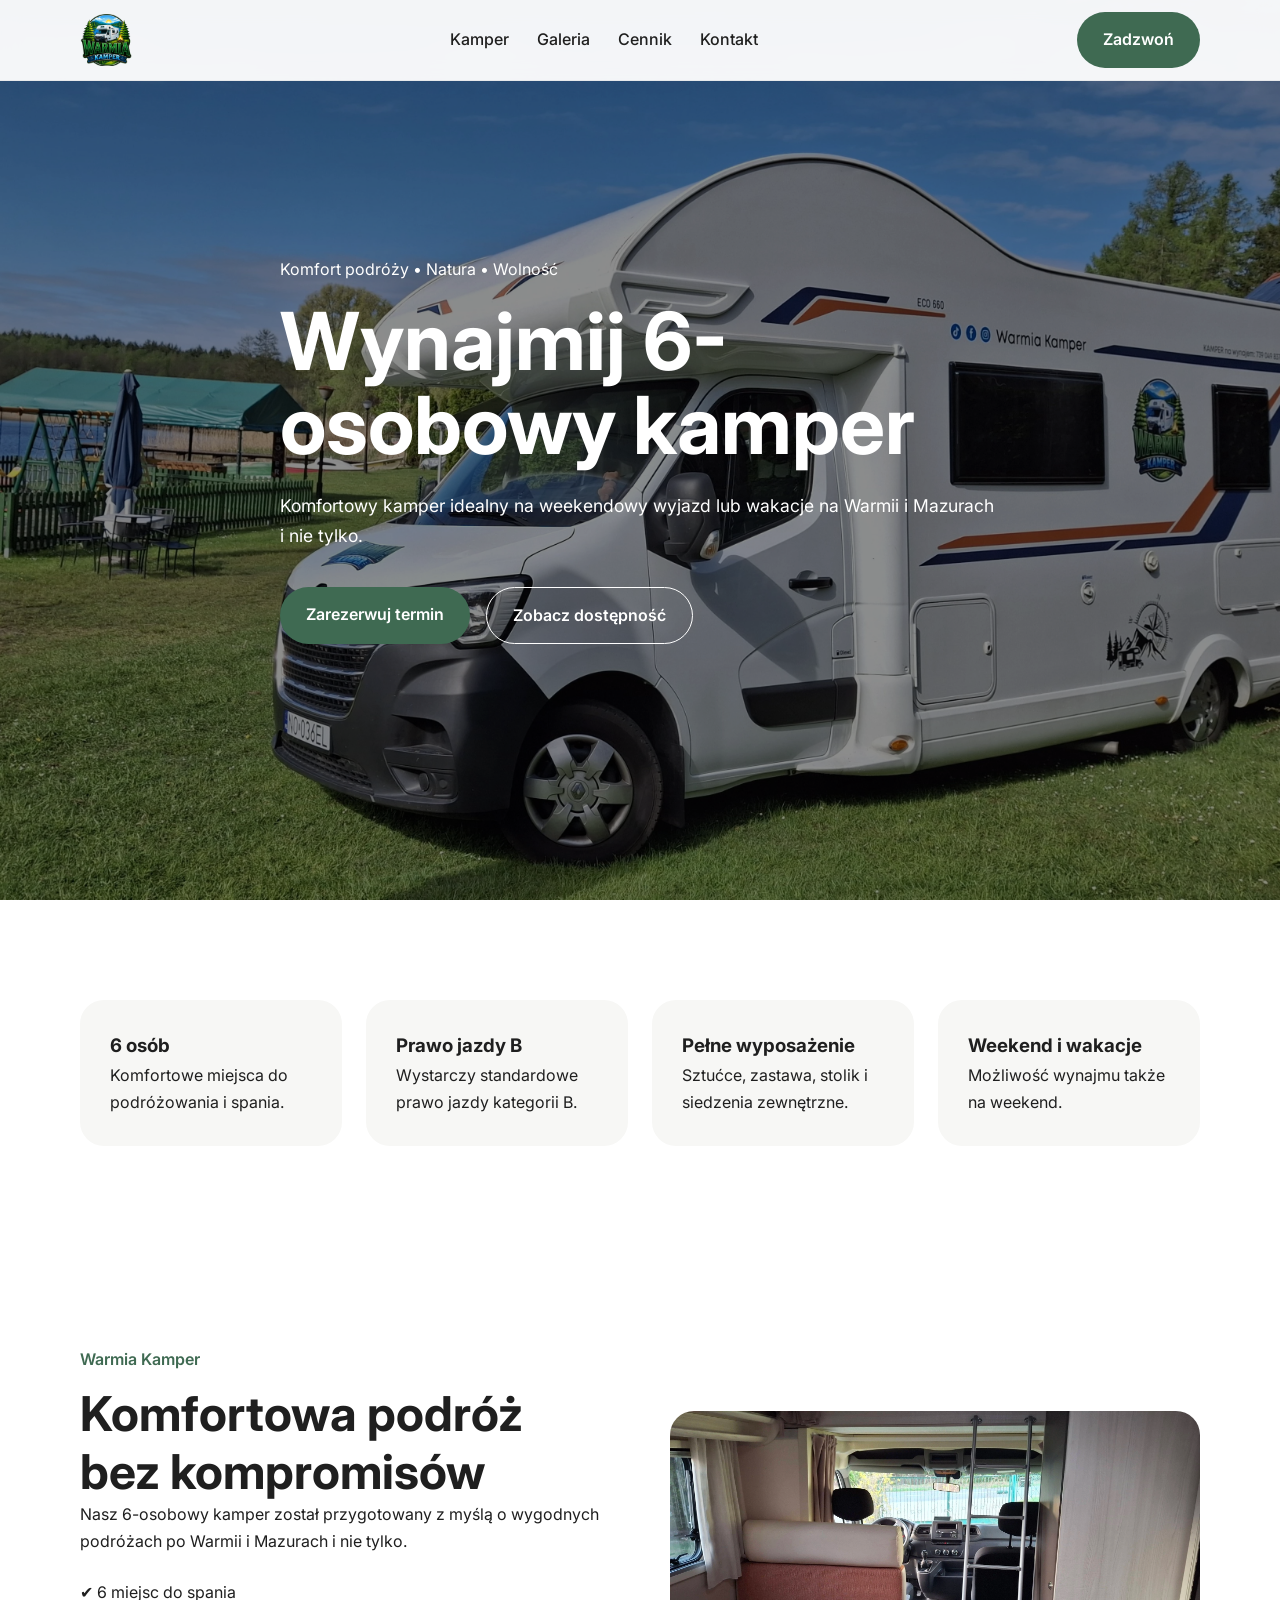
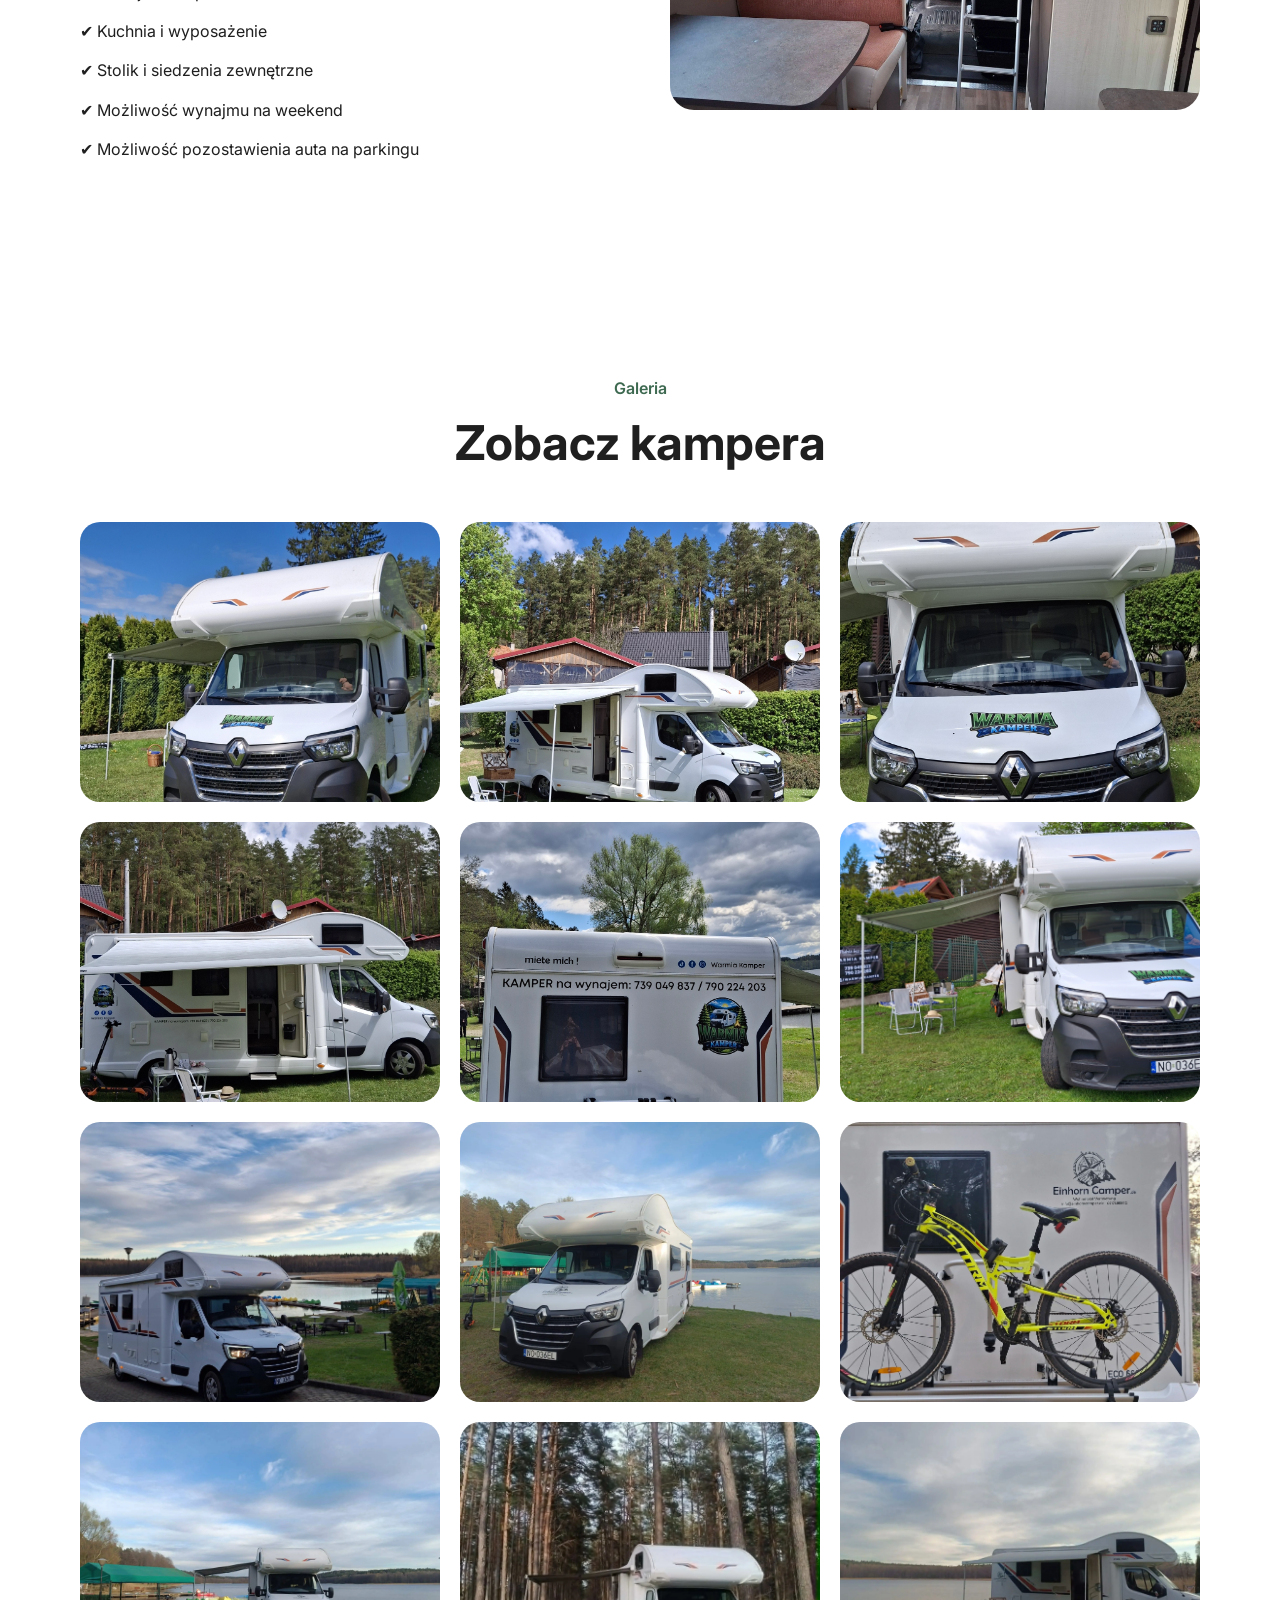
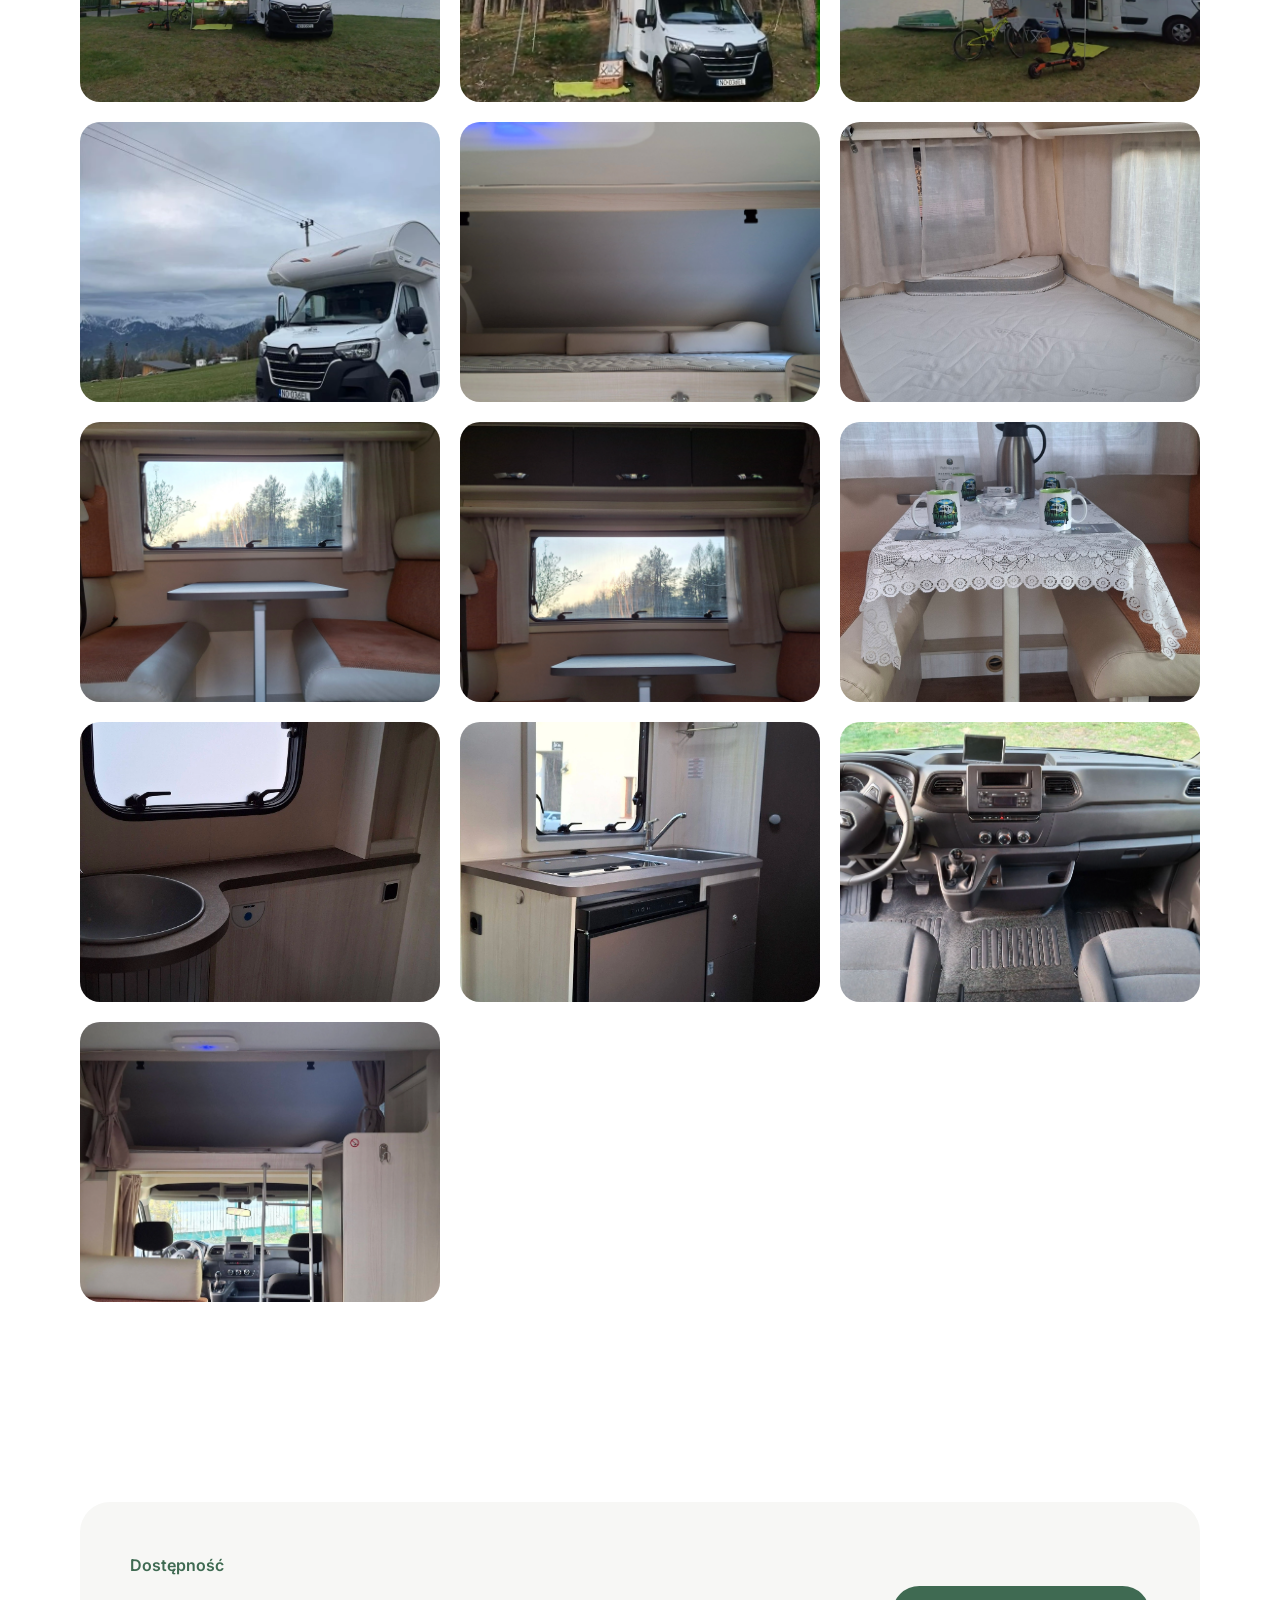
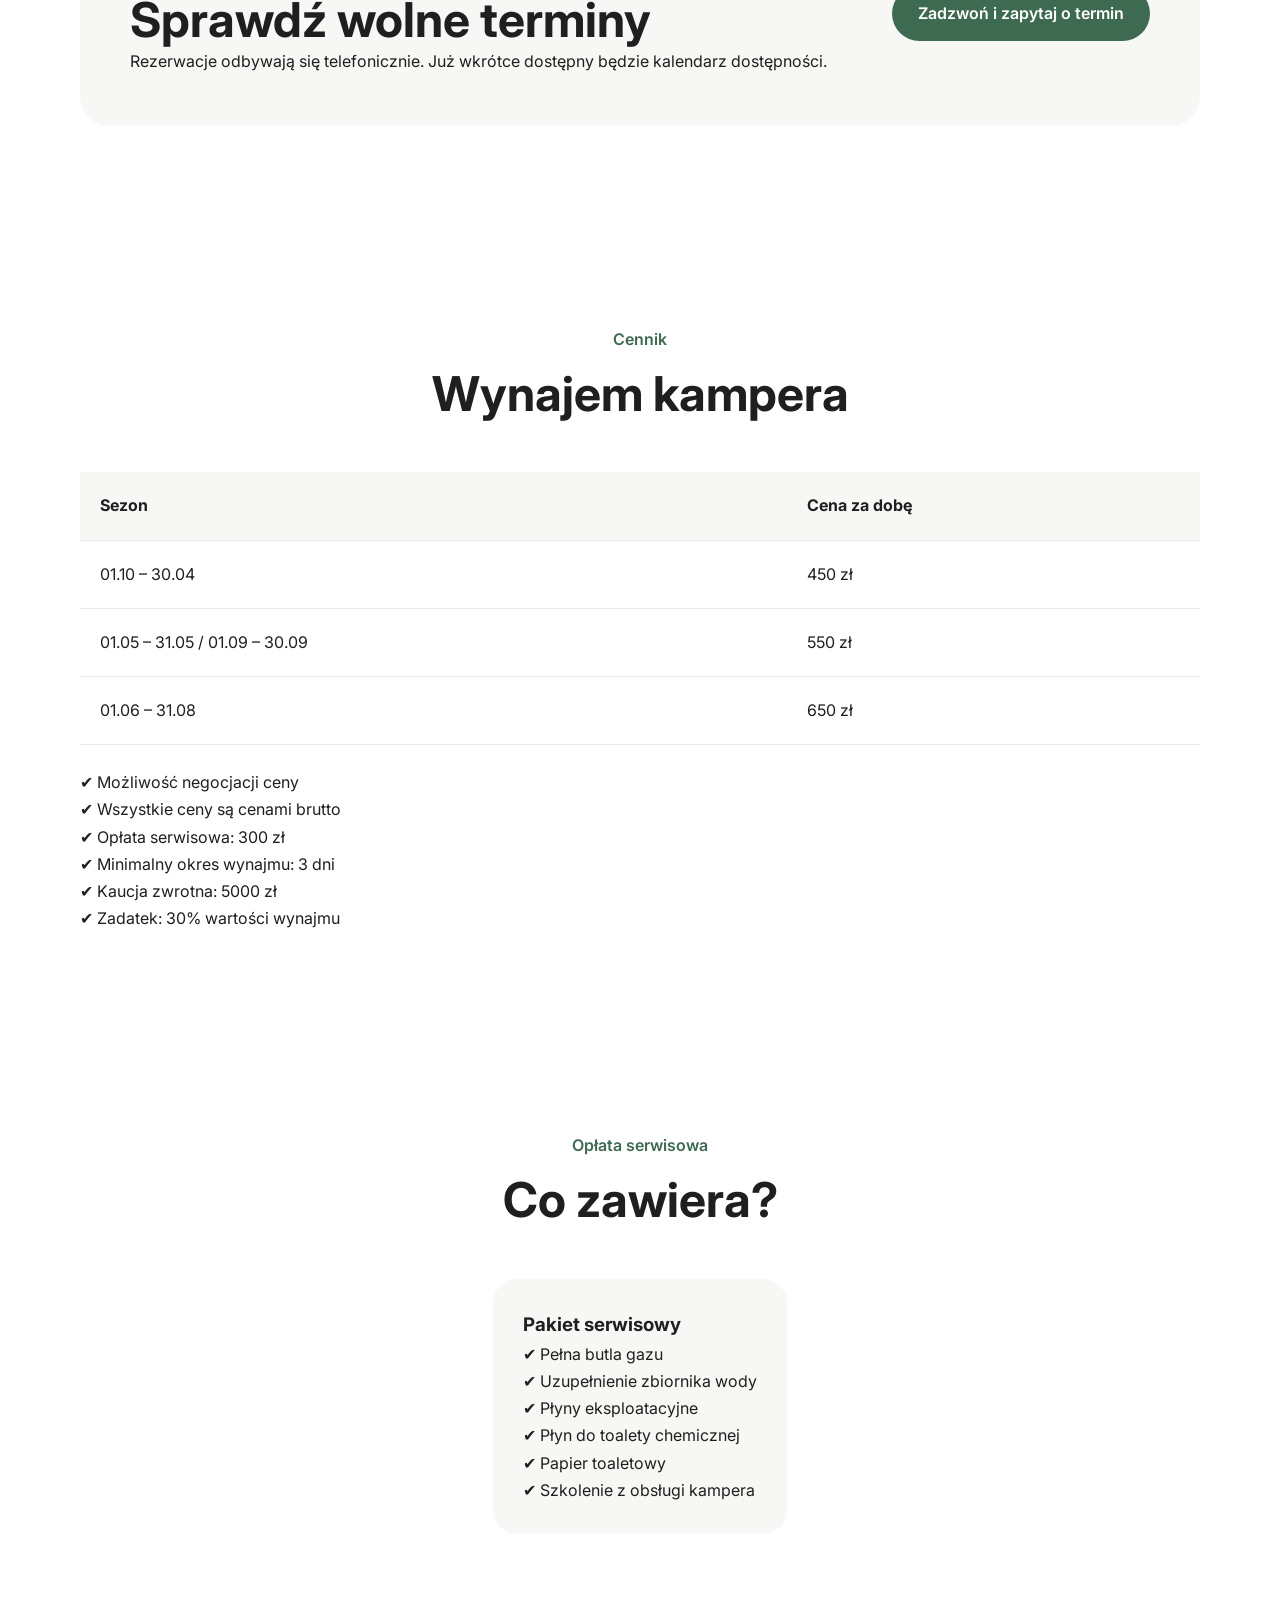
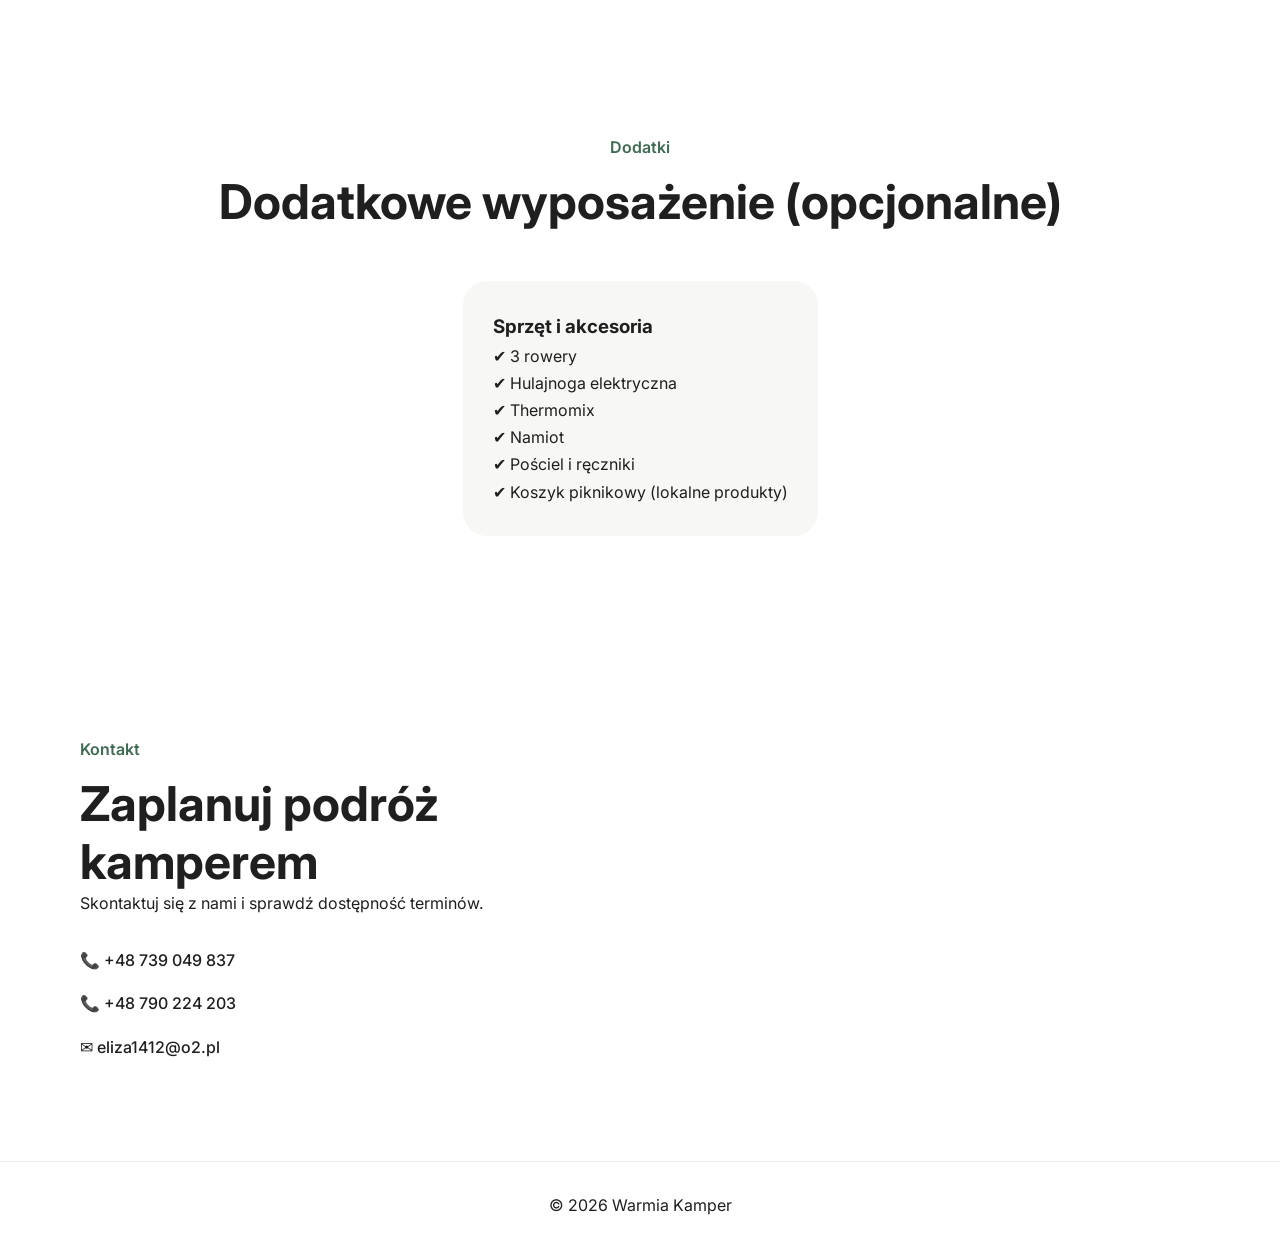
==== docs/index.html @ bc355507 "Add files via upload" ====
<!DOCTYPE html>
<html lang="pl">
<head>
  <meta charset="UTF-8" />
  <meta name="viewport" content="width=device-width, initial-scale=1.0" />

  <title>Warmia Kamper | Wynajem Kampera na Warmii i Mazurach</title>

  <meta
    name="description"
    content="Wynajem 6-osobowego kampera na Warmii i Mazurach. Komfortowy kamper na weekend i dłuższe podróże. Sprawdź ofertę Warmia Kamper."
  />

  <meta
    name="keywords"
    content="wynajem kampera mazury, kamper warmia i mazury, camper mazury, kamper 6 osobowy, kmaper olsztyn, kamper wynajem olsztyn, Olsztyn, woryty, gietrzwał, Woryty, Gietzrwałd"
  />

  <meta property="og:title" content="Warmia Kamper" />
  <meta
    property="og:description"
    content="Komfortowy 6-osobowy kamper na wynajem."
  />

  <meta property="og:image" content="images/hero.webp" />

  <meta property="og:type" content="website" />

  <link rel="preconnect" href="https://fonts.googleapis.com" />
  <link rel="preconnect" href="https://fonts.gstatic.com" crossorigin />

  <link
    href="https://fonts.googleapis.com/css2?family=Inter:wght@300;400;500;600;700&display=swap"
    rel="stylesheet"
  />

  <link rel="stylesheet" href="style.css" />
</head>

<body>

  <!-- HEADER -->
  <header class="header">
    <div class="container nav">

      <a href="#" class="logo-wrapper">
        <img src="images/logo-a.png" alt="Warmia Kamper Logo" class="logo">
      </a>

      <nav class="nav-links">
        <a href="#about">Kamper</a>
        <a href="#gallery">Galeria</a>
        <a href="#pricing">Cennik</a>
        <a href="#contact">Kontakt</a>
      </nav>

      <a href="tel:+48739049837" class="call-button">
        Zadzwoń
      </a>

    </div>
  </header>

  <!-- HERO -->
  <section class="hero">

    <!-- GŁÓWNE ZDJĘCIE -->
    <img
      src="images/hero.webp"
      alt="Kamper nad jeziorem na Mazurach"
      class="hero-image"
    >

    <div class="hero-overlay"></div>

    <div class="hero-content container">

      <p class="hero-subtitle">
        Komfort podróży • Natura • Wolność
      </p>

      <h1>
        Wynajmij 6-osobowy kamper
      </h1>

      <p class="hero-description">
        Komfortowy kamper idealny na weekendowy wyjazd
        lub wakacje na Warmii i Mazurach i nie tylko.
      </p>

      <div class="hero-buttons">

        <a href="#contact" class="primary-btn">
          Zarezerwuj termin
        </a>

        <a href="#availability" class="secondary-btn">
          Zobacz dostępność
        </a>

      </div>

    </div>
  </section>

  <!-- FEATURES -->
  <section class="features section">

    <div class="container features-grid">

      <div class="feature-card">
        <h3>6 osób</h3>
        <p>Komfortowe miejsca do podróżowania i spania.</p>
      </div>

      <div class="feature-card">
        <h3>Prawo jazdy B</h3>
        <p>Wystarczy standardowe prawo jazdy kategorii B.</p>
      </div>

      <div class="feature-card">
        <h3>Pełne wyposażenie</h3>
        <p>Sztućce, zastawa, stolik i siedzenia zewnętrzne.</p>
      </div>

      <div class="feature-card">
        <h3>Weekend i wakacje</h3>
        <p>Możliwość wynajmu także na weekend.</p>
      </div>

    </div>

  </section>

  <!-- ABOUT -->
  <section class="about section" id="about">

    <div class="container about-grid">

      <div class="about-content">

        <p class="section-label">
          Warmia Kamper
        </p>

        <h2>
          Komfortowa podróż bez kompromisów
        </h2>

        <p>
          Nasz 6-osobowy kamper został przygotowany
          z myślą o wygodnych podróżach po Warmii i Mazurach i nie tylko.
        </p>

        <ul class="about-list">
          <li>✔ 6 miejsc do spania</li>
          <li>✔ Kuchnia i wyposażenie</li>
          <li>✔ Stolik i siedzenia zewnętrzne</li>
          <li>✔ Możliwość wynajmu na weekend</li>
          <li>✔ Możliwość pozostawienia auta na parkingu</li>
        </ul>

      </div>

      <div class="about-image-wrapper">

        <!-- ZDJĘCIE WNĘTRZA -->
        <img
          src="images/interior.webp"
          alt="Wnętrze kampera"
          class="about-image"
        >

      </div>

    </div>

  </section>

  <!-- GALLERY -->
  <section class="gallery section" id="gallery">

    <div class="container">

      <div class="section-header">
        <p class="section-label">Galeria</p>
        <h2>Zobacz kampera</h2>
      </div>

      <div class="gallery-grid">

        <img src="images/gallery-1.webp" alt="Kamper na Mazurach">
        <img src="images/gallery-2.webp" alt="Wnętrze kampera">
        <img src="images/gallery-3.webp" alt="Kamper nad jeziorem">
        <img src="images/gallery-4.webp" alt="Kuchnia w kamperze">
        <img src="images/gallery-5.webp" alt="Łóżko w kamperze">
        <img src="images/gallery-6.webp" alt="Kamper wieczorem">
        <img src="images/gallery-7.webp" alt="Kamper zaparkowany nad jeziorem Mazury Gietrzwałd">
        <img src="images/gallery-8.webp" alt="Wynajem kampera Olsztyn Warmia i Mazury">
        <img src="images/gallery-9.webp" alt="Kamper rodzinny 6 osób wynajem wakacje Polska, Olsztyn, Gietrzwałd">
        <img src="images/gallery-10.webp" alt="6-osobowy kamper na wynajem Warmia Kamper">
        <img src="images/gallery-11.webp" alt="Wnętrze kampera 6 osobowego wynajem Polska">
        <img src="images/gallery-12.webp" alt="Kamper rodzinny 6 osób wynajem wakacje Warmińsko-Mazurskie, Warmia, Mazury">
        <img src="images/gallery-13.webp" alt="Kuchnia w kamperze na wynajem Olsztyn">
        <img src="images/gallery-14.webp" alt="Stolik i siedzenia zewnętrzne przy kamperze Mazury">
        <img src="images/gallery-15.webp" alt="Kamper rodzinny 6 osób wynajem wakacje Polska">
        <img src="images/gallery-16.webp" alt="Kamper przy jeziorze Warmia i Mazury zachód słońca">
        <img src="images/gallery-17.webp" alt="Widok z kampera na jeziora mazurskie Giżycko">
        <img src="images/gallery-18.webp" alt="Wynajem kampera weekend Olsztyn i okolice">
        <img src="images/gallery-19.webp" alt="Kamper podróżowanie po Warmii i Mazurach natura">
        <img src="images/gallery-20.webp" alt="Kamper wyposażenie zastawa i stolik wynajem">
        <img src="images/gallery-21.webp" alt="Wnętrze kampera łóżka dla 6 osób komfort podróży">
        <img src="images/gallery-22.webp" alt="Kamper wynajem Polska Warmia Mazury roadtrip">

      </div>

    </div>

  </section>

  <!-- AVAILABILITY -->
  <section class="availability section" id="availability">

    <div class="container availability-box">

      <div>
        <p class="section-label">Dostępność</p>

        <h2>
          Sprawdź wolne terminy
        </h2>

        <p>
          Rezerwacje odbywają się telefonicznie.
          Już wkrótce dostępny będzie kalendarz dostępności.
        </p>
      </div>

      <a href="tel:+48739049837" class="primary-btn">
        Zadzwoń i zapytaj o termin
      </a>

    </div>

  </section>

  <!-- PRICING -->
  <section class="pricing section" id="pricing">

    <div class="container">

      <div class="section-header">
        <p class="section-label">Cennik</p>
        <h2>Wynajem kampera</h2>
      </div>

      <div class="pricing-table-wrapper">

        <table class="pricing-table">

          <thead>
            <tr>
              <th>Sezon</th>
              <th>Cena za dobę</th>
            </tr>
          </thead>

          <tbody>

            <tr>
              <td>01.10 – 30.04</td>
              <td>450 zł</td>
            </tr>

            <tr>
              <td>01.05 – 31.05 / 01.09 – 30.09</td>
              <td>550 zł</td>
            </tr>

            <tr>
              <td>01.06 – 31.08</td>
              <td>650 zł</td>
            </tr>

          </tbody>

        </table>

      </div>

      <div class="pricing-info">

        <p>✔ Możliwość negocjacji ceny</p>
        <p>✔ Wszystkie ceny są cenami brutto</p>
        <p>✔ Opłata serwisowa: 300 zł</p>
        <p>✔ Minimalny okres wynajmu: 3 dni</p>
        <p>✔ Kaucja zwrotna: 5000 zł</p>
        <p>✔ Zadatek: 30% wartości wynajmu</p>

      </div>

    </div>

  </section>

  <!-- SERVICE -->
  <section class="extras section">

    <div class="container">

      <div class="section-header">
        <p class="section-label">Opłata serwisowa</p>
        <h2>Co zawiera?</h2>
      </div>

      <div class="faq-grid">

        <div class="faq-item">
          <h3>Pakiet serwisowy</h3>

          <p>
            ✔ Pełna butla gazu<br>
            ✔ Uzupełnienie zbiornika wody<br>
            ✔ Płyny eksploatacyjne<br>
            ✔ Płyn do toalety chemicznej<br>
            ✔ Papier toaletowy<br>
            ✔ Szkolenie z obsługi kampera
          </p>
        </div>

      </div>

    </div>

  </section>
  <section class="extras section">

  <div class="container">

    <div class="section-header">
      <p class="section-label">Dodatki</p>
      <h2>Dodatkowe wyposażenie (opcjonalne)</h2>
    </div>

    <div class="faq-grid">

      <div class="faq-item">
        <h3>Sprzęt i akcesoria</h3>

        <p>
          ✔ 3 rowery<br>
          ✔ Hulajnoga elektryczna<br>
          ✔ Thermomix<br>
          ✔ Namiot<br>
          ✔ Pościel i ręczniki<br>
          ✔ Koszyk piknikowy (lokalne produkty)
        </p>

      </div>

    </div>

  </div>

</section>

  <!-- CONTACT -->
  <section class="contact section" id="contact">

    <div class="container contact-grid">

      <div>

        <p class="section-label">
          Kontakt
        </p>

        <h2>
          Zaplanuj podróż kamperem
        </h2>

        <p>
          Skontaktuj się z nami i sprawdź dostępność terminów.
        </p>

        <div class="contact-items">

          <a href="tel:+48739049837">
            📞 +48 739 049 837
          </a>

          <a href="tel:+48790224203">
            📞 +48 790 224 203
          </a>

          <a href="mailto:eliza1412@o2.pl">
            ✉ eliza1412@o2.pl
          </a>

        </div>

      </div>

    </div>

  </section>

  <!-- FOOTER -->
  <footer class="footer">

    <div class="container footer-content">

      <p>
        © 2026 Warmia Kamper
      </p>

    </div>
  </footer>

  <!-- MOBILE BUTTON -->
  <a href="tel:+48739049837" class="mobile-call-btn">
    Zadzwoń
  </a>

  <div class="lightbox" id="lightbox">

  <span class="lightbox-close">&times;</span>

  <img
    src=""
    alt="Powiększone zdjęcie"
    class="lightbox-image"
  >

</div>

  <script src="script.js"></script>

</body>
</html>
---- docs/style.css ----
* {
  margin: 0;
  padding: 0;
  box-sizing: border-box;
}

html {
  scroll-behavior: smooth;
}

body {
  font-family: 'Inter', sans-serif;
  color: #1f1f1f;
  background: #ffffff;
  line-height: 1.7;
}

img {
  width: 100%;
  display: block;
}

.container {
  width: min(1120px, calc(100% - 40px));
  margin: 0 auto;
}

.section {
  padding: 100px 0;
}

.section-label {
  color: #3f6a52;
  font-weight: 600;
  margin-bottom: 12px;
}

.section-header {
  text-align: center;
  margin-bottom: 50px;
}

.section-header h2,
.about-content h2,
.contact h2,
.availability h2 {
  font-size: clamp(2rem, 5vw, 3rem);
  line-height: 1.2;
}

.header {
  position: fixed;
  top: 0;
  width: 100%;
  z-index: 999;
  background: rgba(255,255,255,0.95);
  backdrop-filter: blur(10px);
  border-bottom: 1px solid rgba(0,0,0,0.05);
}

.nav {
  height: 80px;
  display: flex;
  align-items: center;
  justify-content: space-between;
}

.logo-wrapper {
  display: flex;
  align-items: center;
}

.logo {
  height: 52px;
  width: auto;
}

.nav-links {
  display: flex;
  gap: 28px;
}

.nav-links a {
  text-decoration: none;
  color: #1f1f1f;
  font-weight: 500;
}

.call-button,
.primary-btn,
.secondary-btn {
  text-decoration: none;
  padding: 14px 26px;
  border-radius: 999px;
  font-weight: 600;
  transition: 0.3s ease;
}

.call-button,
.primary-btn {
  background: #3f6a52;
  color: white;
}

.secondary-btn {
  border: 1px solid white;
  color: white;
}

.hero {
  position: relative;
  min-height: 100vh;
  display: flex;
  align-items: center;
}

.hero-image {
  position: absolute;
  inset: 0;
  width: 100%;
  height: 100%;
  object-fit: cover;
}

.hero-overlay {
  position: absolute;
  inset: 0;
  background: rgba(0,0,0,0.45);
}

.hero-content {
  position: relative;
  z-index: 2;
  color: white;
  max-width: 720px;
}

.hero h1 {
  font-size: clamp(3rem, 8vw, 5rem);
  line-height: 1.05;
  margin-bottom: 24px;
}

.hero-subtitle {
  margin-bottom: 16px;
}

.hero-description {
  font-size: 1.1rem;
  margin-bottom: 36px;
}

.hero-buttons {
  display: flex;
  gap: 16px;
  flex-wrap: wrap;
}

.features-grid,
.faq-grid {
  display: grid;
  grid-template-columns: repeat(4, 1fr);
  gap: 24px;
}

.feature-card,
.faq-item {
  background: #f7f7f5;
  padding: 30px;
  border-radius: 24px;
}

.about-grid,
.contact-grid {
  display: grid;
  grid-template-columns: repeat(2, 1fr);
  gap: 60px;
  align-items: center;
}

.about-list {
  margin-top: 24px;
  list-style: none;
}

.about-list li {
  margin-bottom: 12px;
}

.about-image {
  border-radius: 24px;
  object-fit: cover;
}

.gallery-grid {
  display: grid;
  grid-template-columns: repeat(3, 1fr);
  gap: 20px;
}

.gallery-grid img {
  border-radius: 20px;
  height: 280px;
  object-fit: cover;
}

.availability-box {
  background: #f7f7f5;
  padding: 50px;
  border-radius: 30px;
  display: flex;
  justify-content: space-between;
  align-items: center;
  gap: 30px;
}

.pricing-table {
  width: 100%;
  border-collapse: collapse;
}

.pricing-table th,
.pricing-table td {
  padding: 20px;
  border-bottom: 1px solid #e8e8e8;
  text-align: left;
}

.pricing-table th {
  background: #f7f7f5;
}

.pricing-info {
  margin-top: 24px;
}

.contact-items {
  display: flex;
  flex-direction: column;
  gap: 16px;
  margin-top: 30px;
}

.contact-items a {
  text-decoration: none;
  color: #1f1f1f;
  font-weight: 500;
}

.contact-map {
  height: 420px;
  border-radius: 24px;
  overflow: hidden;
}

.footer {
  padding: 30px 0;
  border-top: 1px solid #ececec;
}

.footer-content {
  text-align: center;
}

.mobile-call-btn {
  position: fixed;
  left: 20px;
  right: 20px;
  bottom: 20px;
  background: #3f6a52;
  color: white;
  text-decoration: none;
  text-align: center;
  padding: 16px;
  border-radius: 999px;
  font-weight: 700;
  display: none;
}

@media (max-width: 992px) {

  .features-grid,
  .faq-grid,
  .gallery-grid,
  .about-grid,
  .contact-grid {
    grid-template-columns: 1fr;
  }

  .availability-box {
    flex-direction: column;
    align-items: flex-start;
  }
}

@media (max-width: 768px) {

  .nav-links,
  .call-button {
    display: none;
  }

  .section {
    padding: 80px 0;
  }

  .hero-buttons {
    flex-direction: column;
  }

  .primary-btn,
  .secondary-btn {
    width: 100%;
    text-align: center;
  }

  .mobile-call-btn {
    display: block;
  }
}

.lightbox {
  position: fixed;
  inset: 0;
  background: rgba(0,0,0,0.92);
  display: none;
  align-items: flex-start;
  justify-content: center;
  overflow: auto;
  padding: 40px;
  z-index: 9999;
}

.lightbox.active {
  display: flex;
}

.lightbox-image {
  max-width: 95vw;
  max-height: 90vh;
  width: auto;
  height: auto;
}

.lightbox-close {
  position: absolute;
  top: 30px;
  right: 40px;
  color: white;
  font-size: 42px;
  cursor: pointer;
}

.extras .container {
  display: flex;
  flex-direction: column;
  align-items: center;
}

.faq-grid {
  width: 100%;
  display: flex;
  justify-content: center;
}

.faq-item {
  max-width: 600px;
}
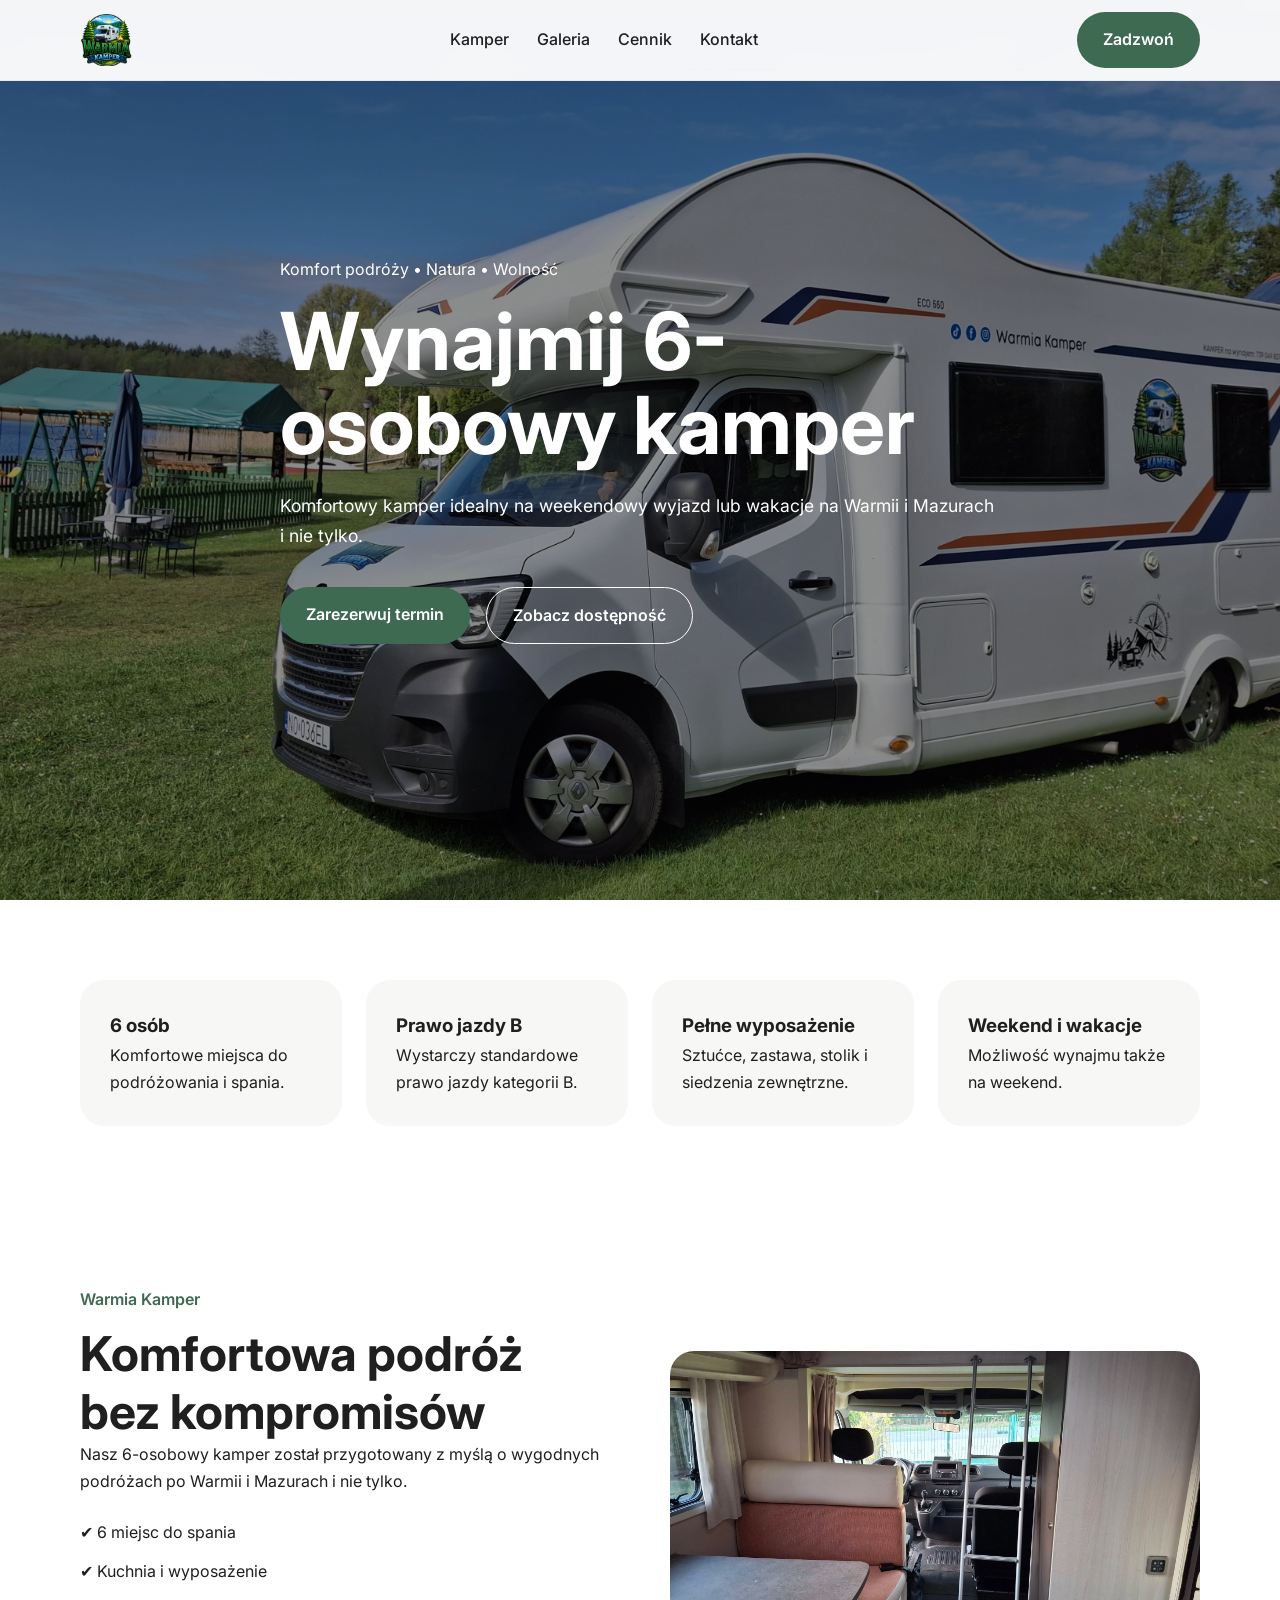
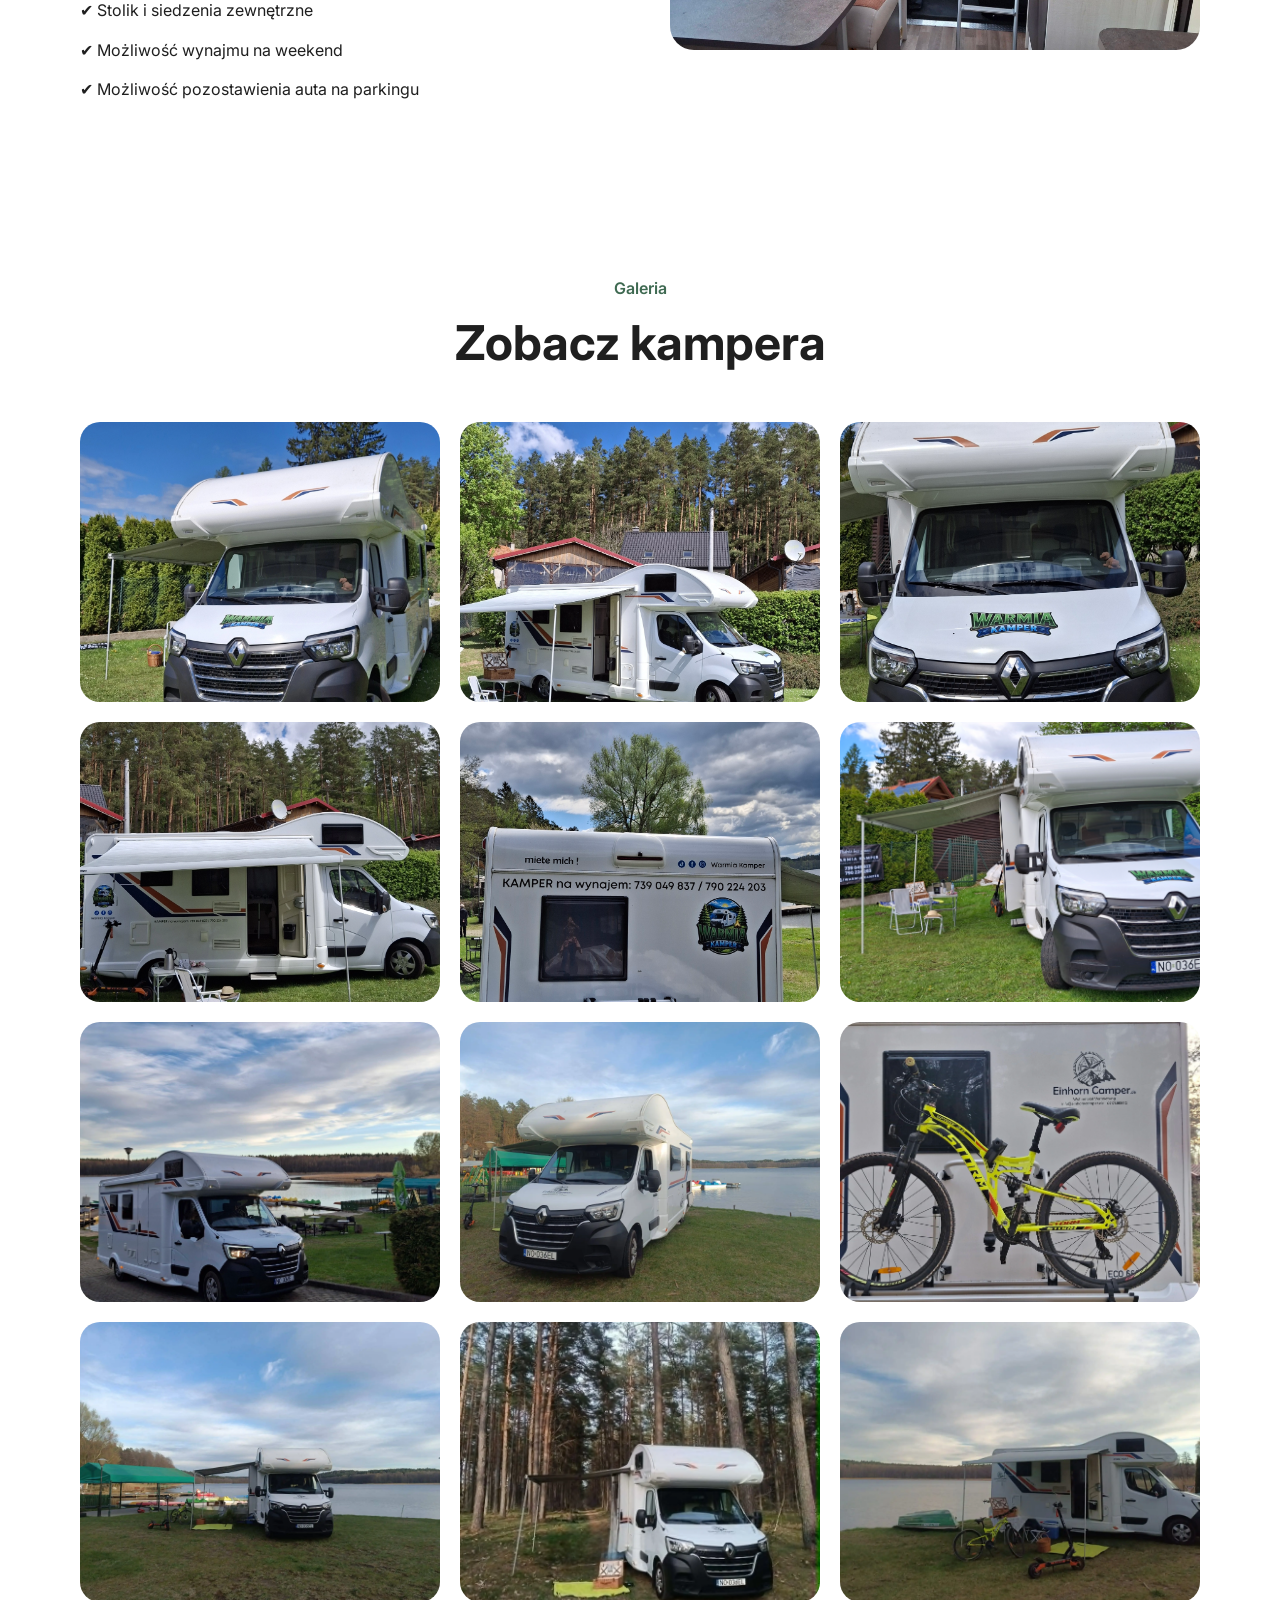
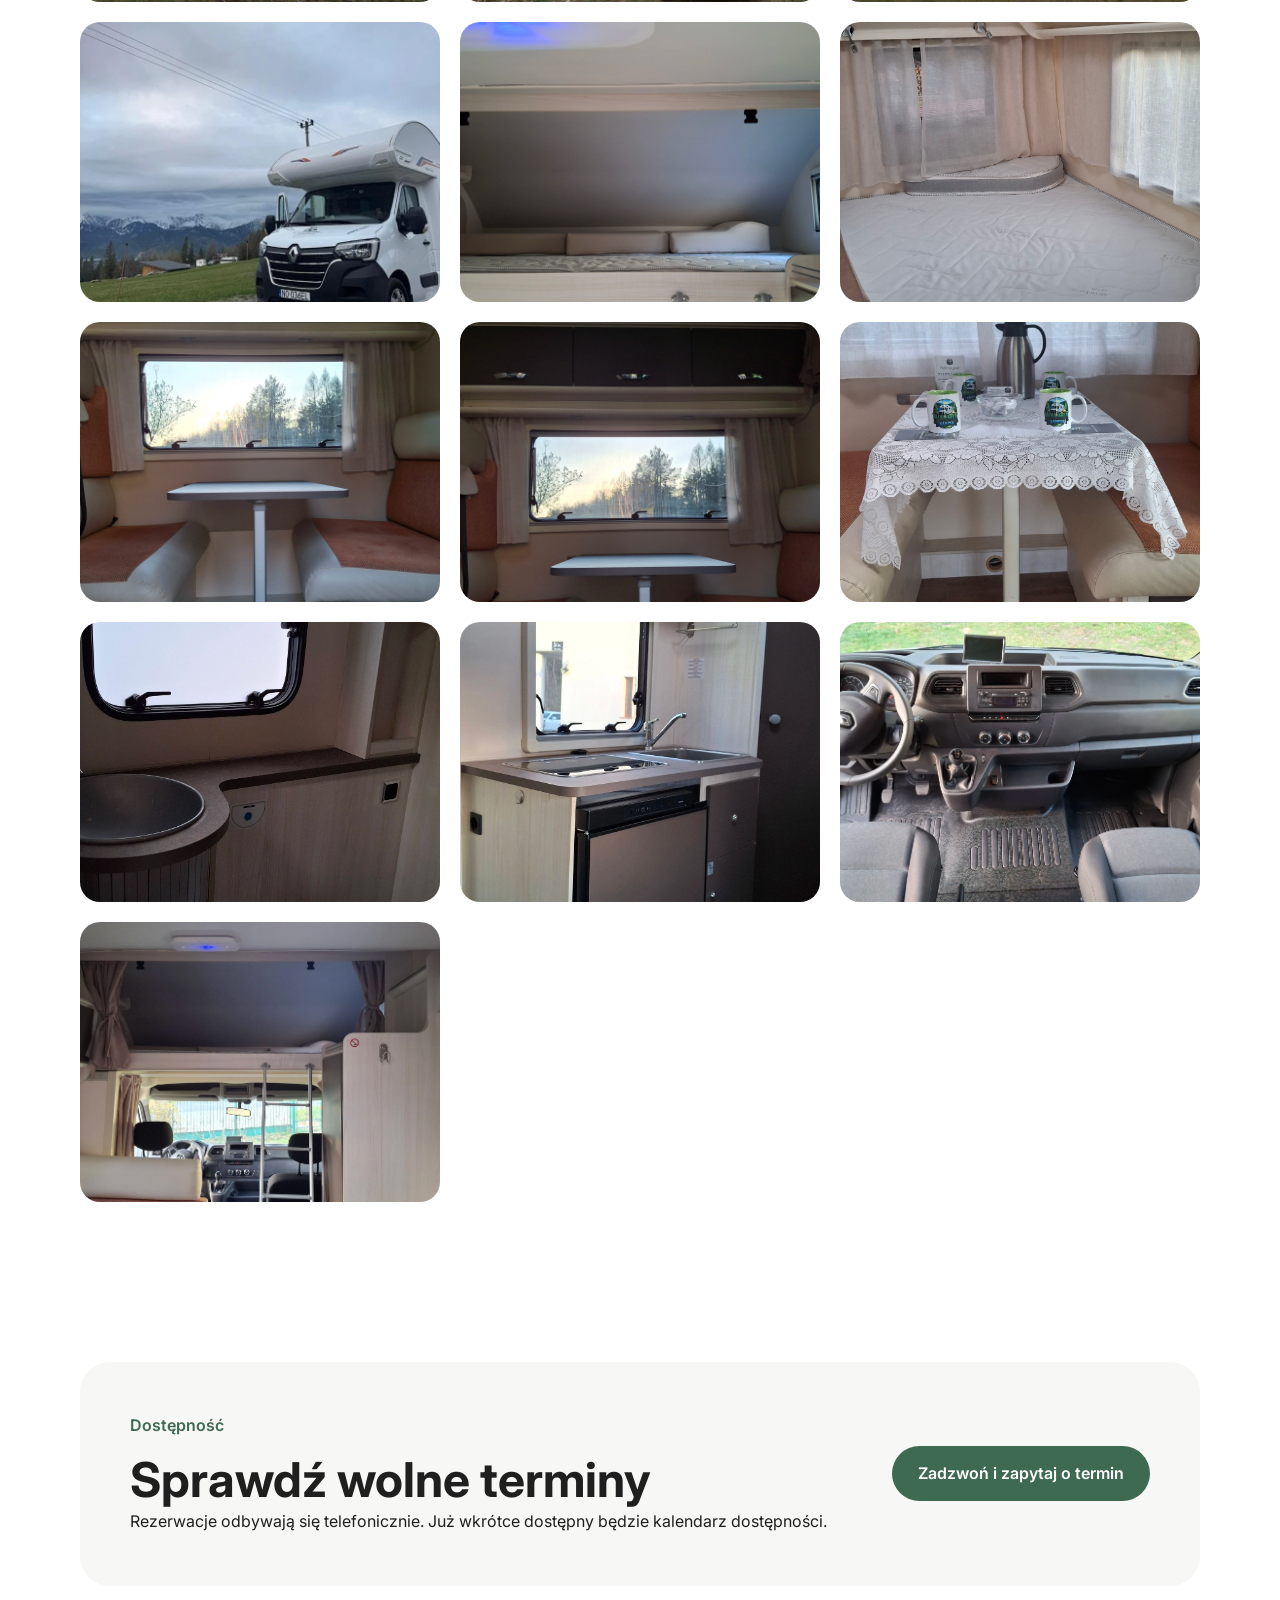
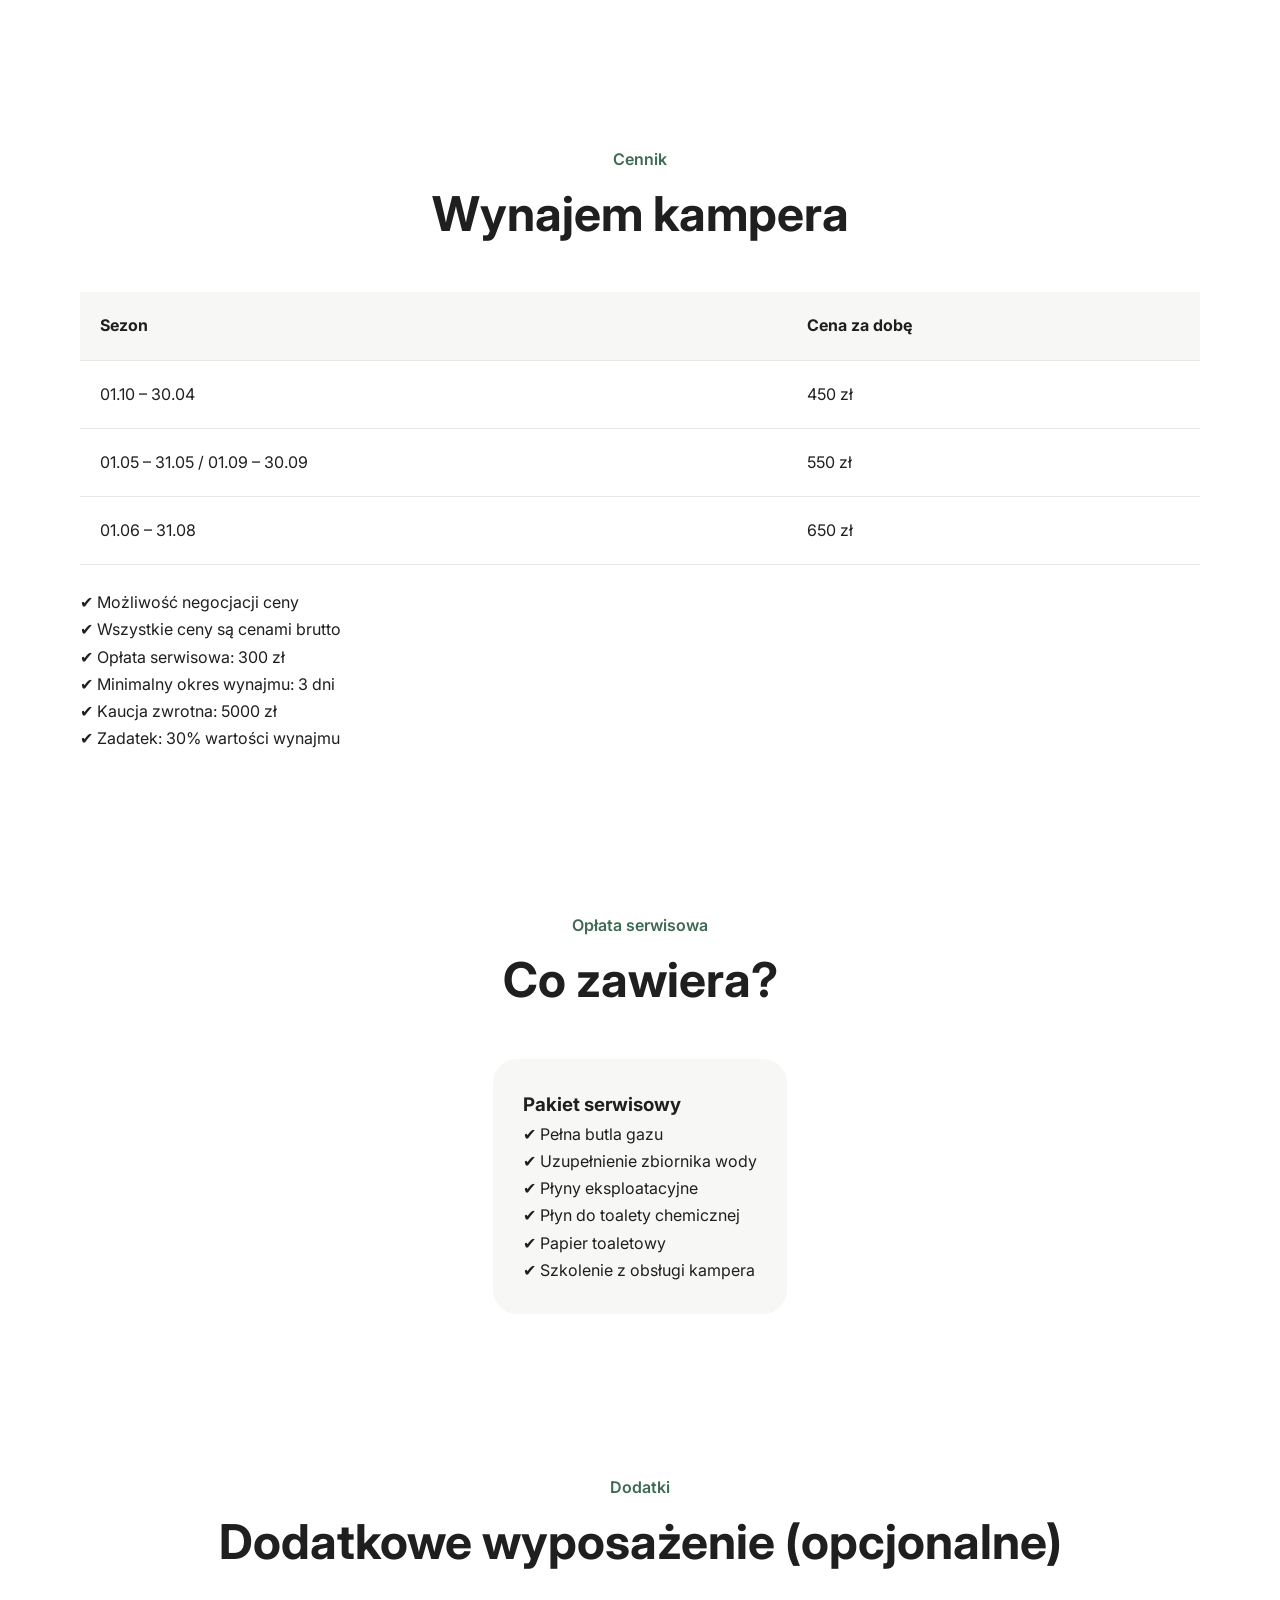
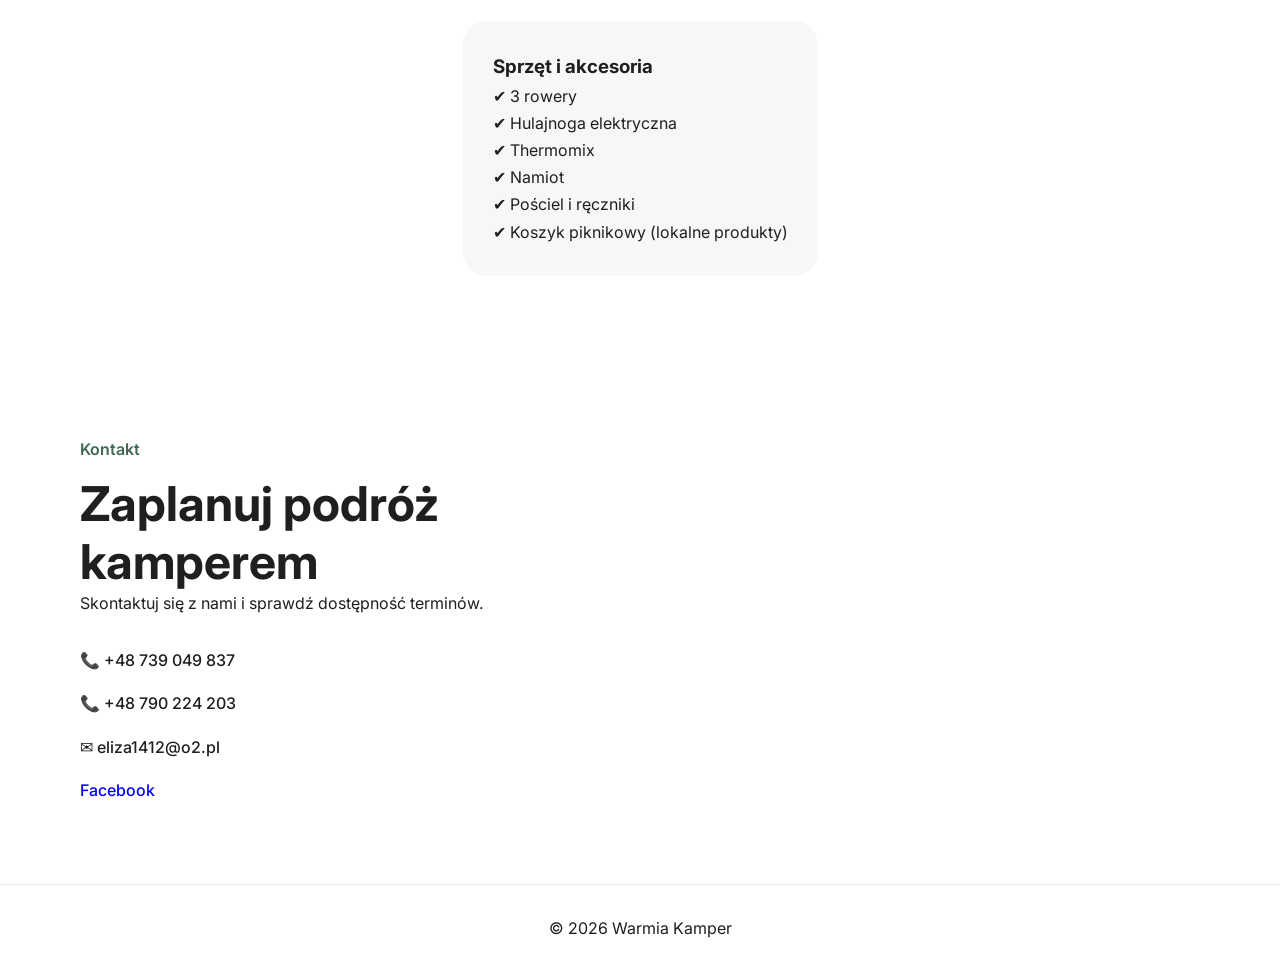
==== commit be41d9a9: "Add files via upload" ====
--- a/docs/index.html
+++ b/docs/index.html
@@ -53,6 +53,10 @@
         <a href="#pricing">Cennik</a>
         <a href="#contact">Kontakt</a>
       </nav>
+
+      <button class="menu-toggle">
+  ☰
+</button>
 
       <a href="tel:+48739049837" class="call-button">
         Zadzwoń
@@ -397,6 +401,10 @@
             ✉ eliza1412@o2.pl
           </a>
 
+          <a style="color: blue;" href="https://www.facebook.com/profile.php?id=61566106470160&__cft__[0]=[base64]&__tn__=-UC%2CP-R" target="_blank">
+    Facebook
+  </a>
+
         </div>
 
       </div>
--- a/docs/style.css
+++ b/docs/style.css
@@ -26,7 +26,15 @@
 }
 
 .section {
-  padding: 100px 0;
+  padding: 80px 0;
+}
+
+@media (max-width: 768px) {
+
+  .section {
+    padding: 32px 0;
+  }
+
 }
 
 .section-label {
@@ -300,10 +308,6 @@
     display: none;
   }
 
-  .section {
-    padding: 80px 0;
-  }
-
   .hero-buttons {
     flex-direction: column;
   }
@@ -365,4 +369,82 @@
 
 .faq-item {
   max-width: 600px;
+}
+
+@media (max-width: 768px) {
+
+  .section {
+    padding: 40px 0;
+  }
+
+  .section-header {
+    margin-bottom: 24px;
+  }
+
+  .faq-grid,
+  .gallery-grid,
+  .pricing-grid {
+    gap: 16px;
+  }
+
+  h1 {
+    font-size: 38px;
+    line-height: 1.1;
+    margin-bottom: 16px;
+  }
+
+  h2 {
+    font-size: 28px;
+    margin-bottom: 12px;
+  }
+
+  p {
+    margin-bottom: 12px;
+  }
+
+}
+
+@media (max-width: 768px) {
+
+  .hero {
+    min-height: auto;
+    padding: 140px 0 80px;
+  }
+
+}
+
+.menu-toggle {
+  display: none;
+  background: none;
+  border: none;
+  font-size: 32px;
+  cursor: pointer;
+}
+
+@media (max-width: 768px) {
+
+  .call-button {
+    display: none;
+  }
+
+  .menu-toggle {
+    display: block;
+  }
+
+  .nav-links {
+    position: fixed;
+    top: 80px;
+    left: -100%;
+    width: 100%;
+    background: white;
+    flex-direction: column;
+    padding: 30px;
+    transition: 0.3s;
+    gap: 20px;
+  }
+
+  .nav-links.active {
+    left: 0;
+  }
+
 }
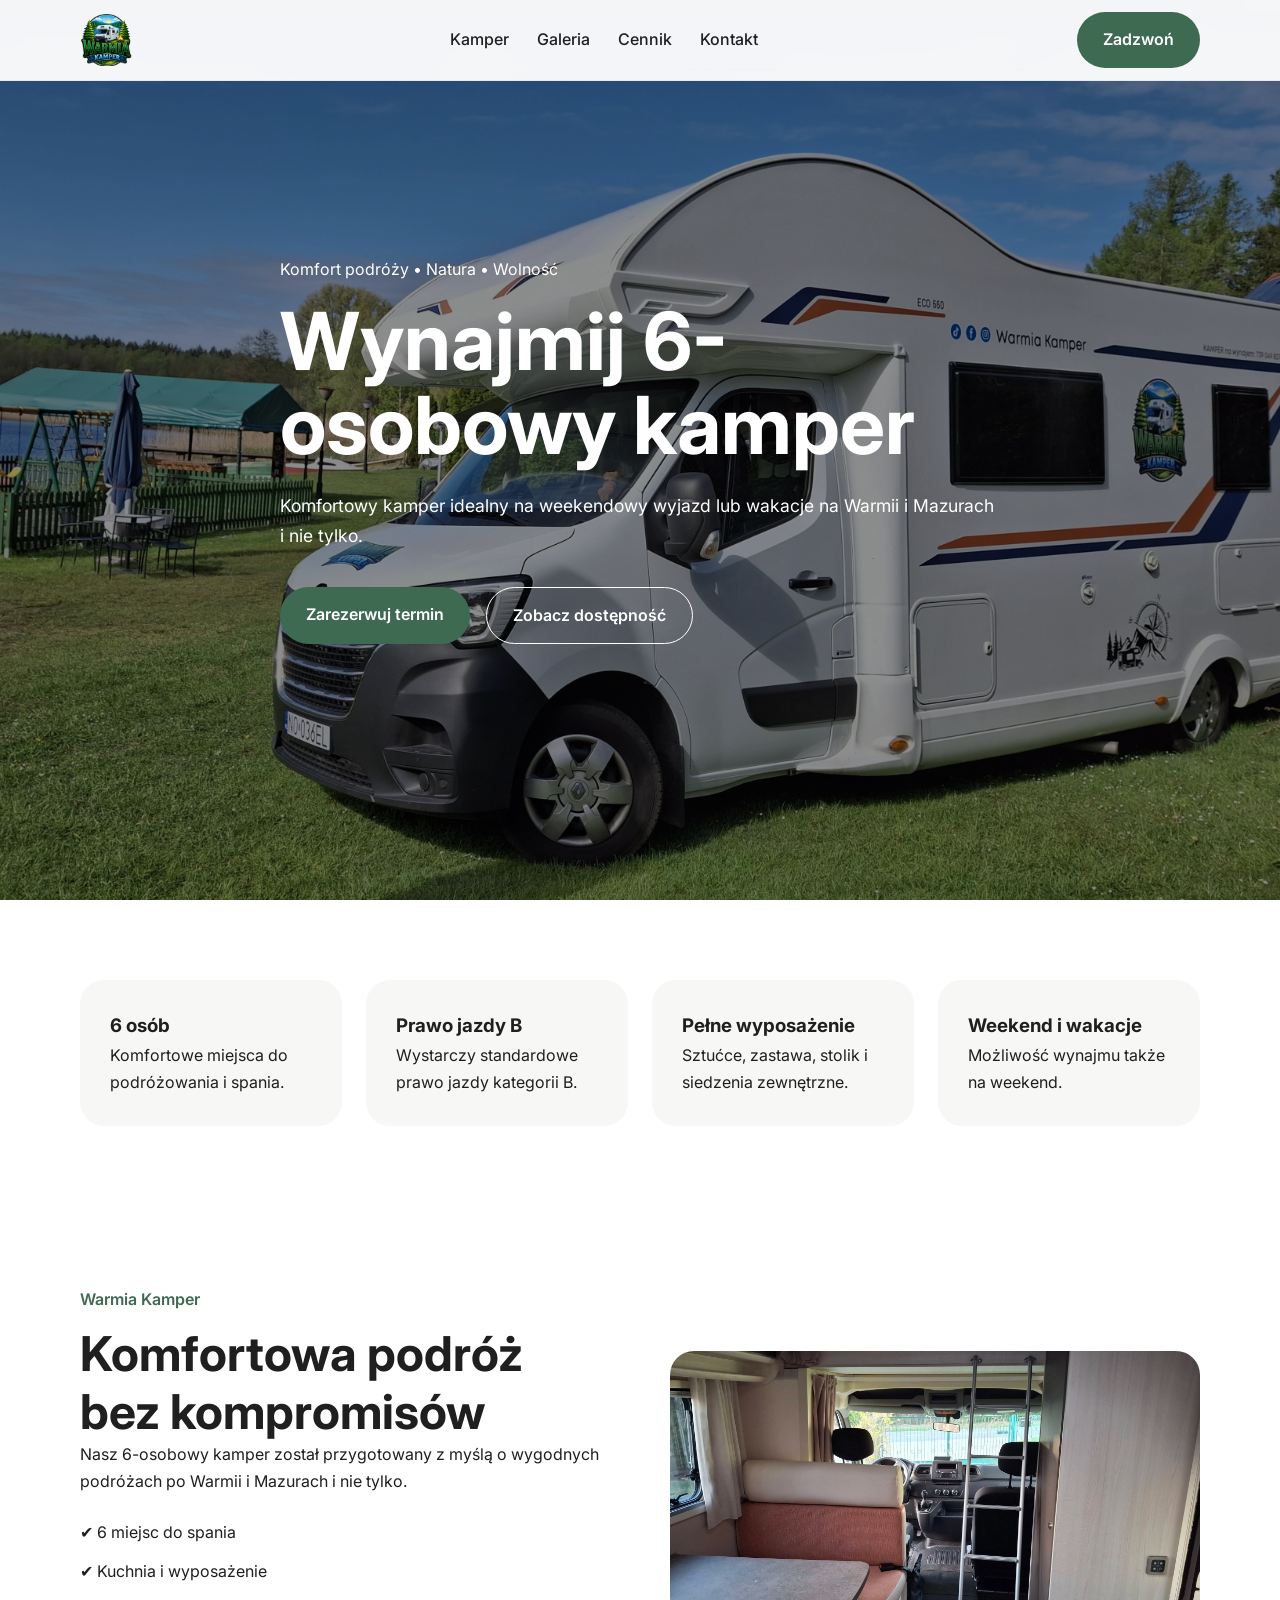
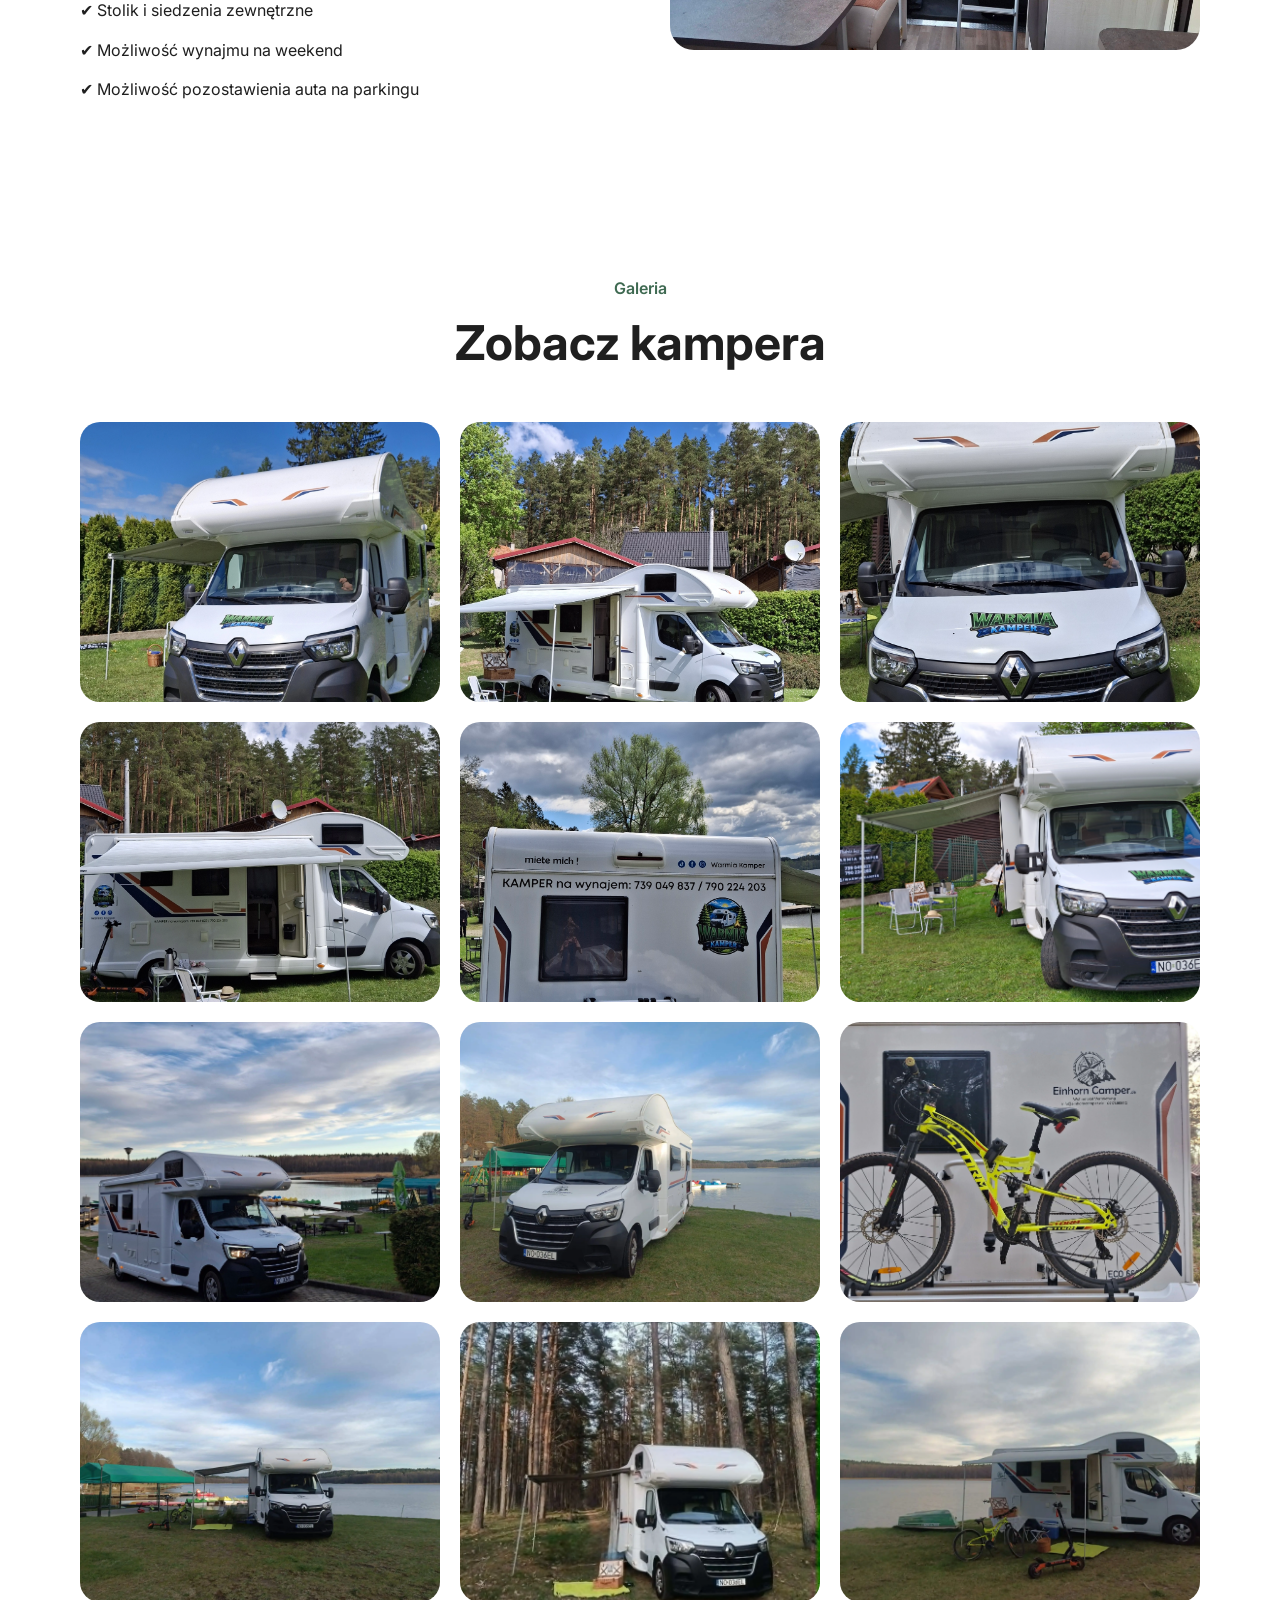
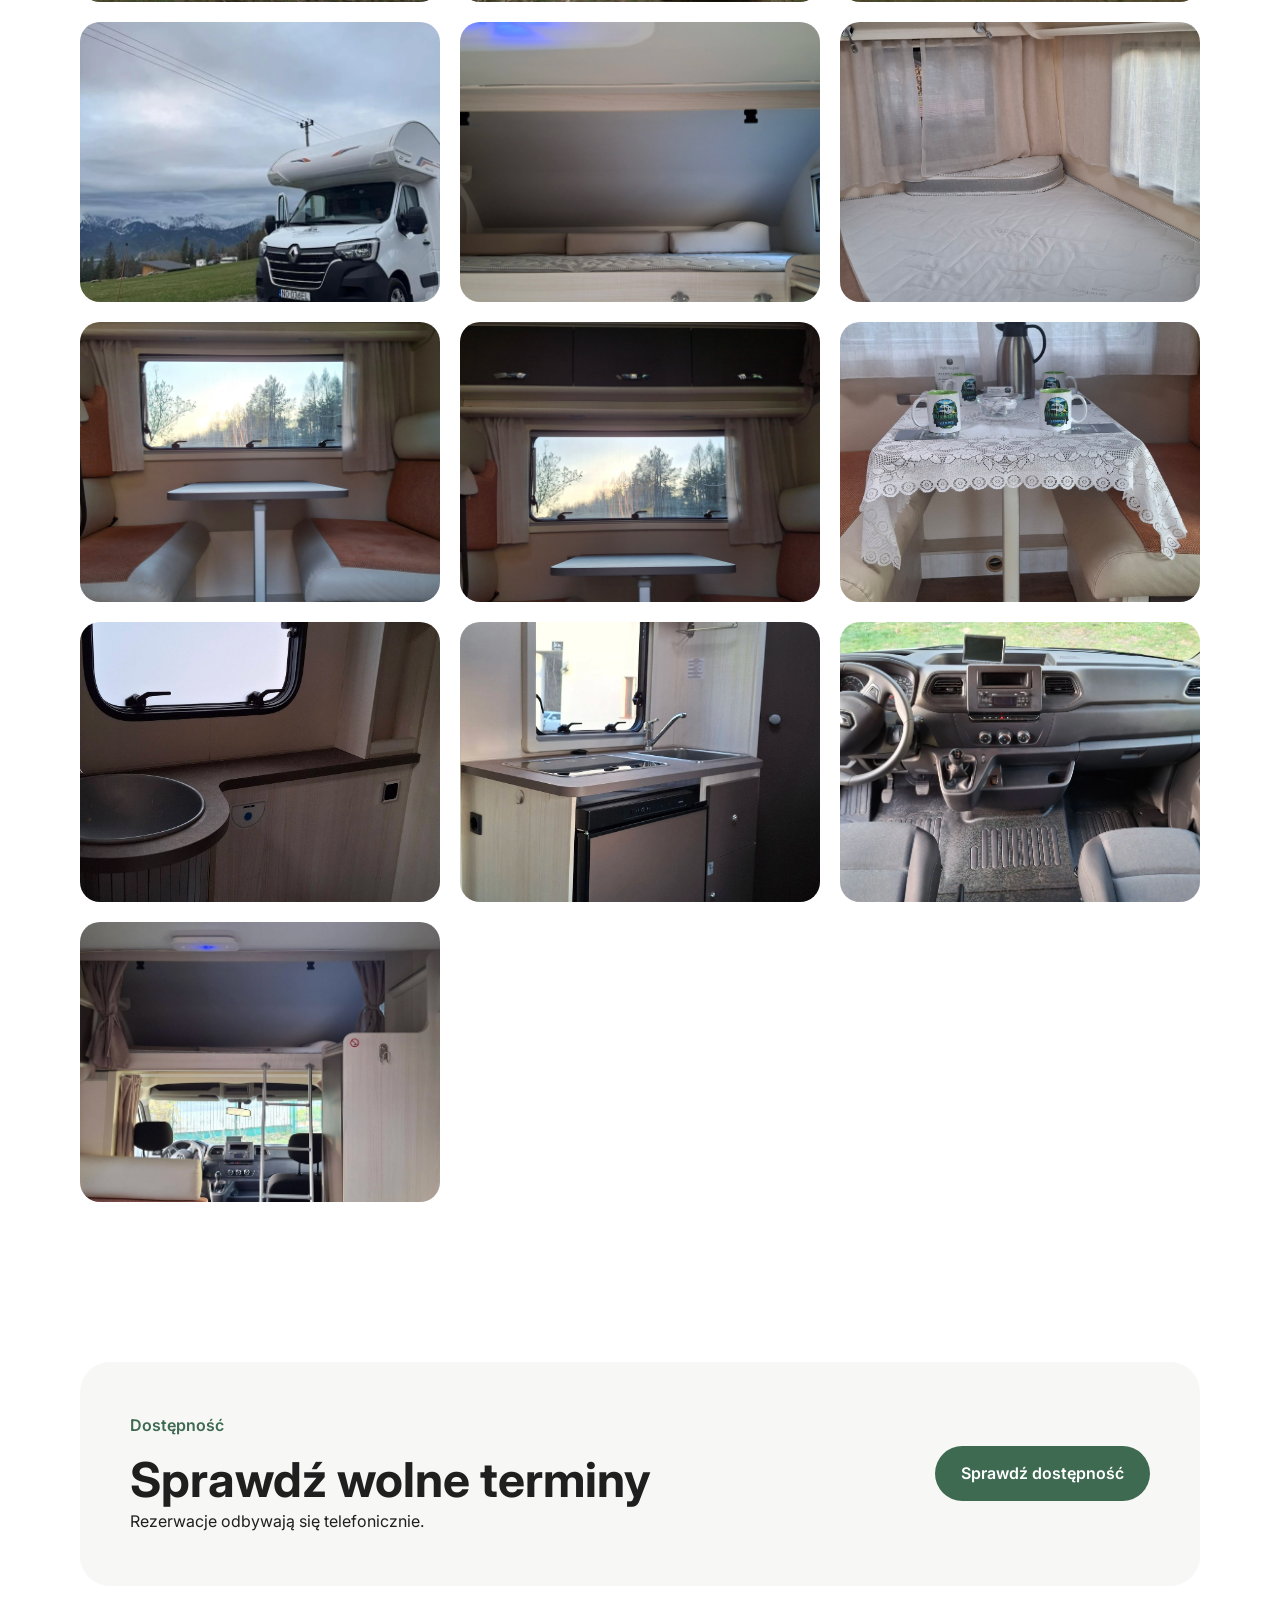
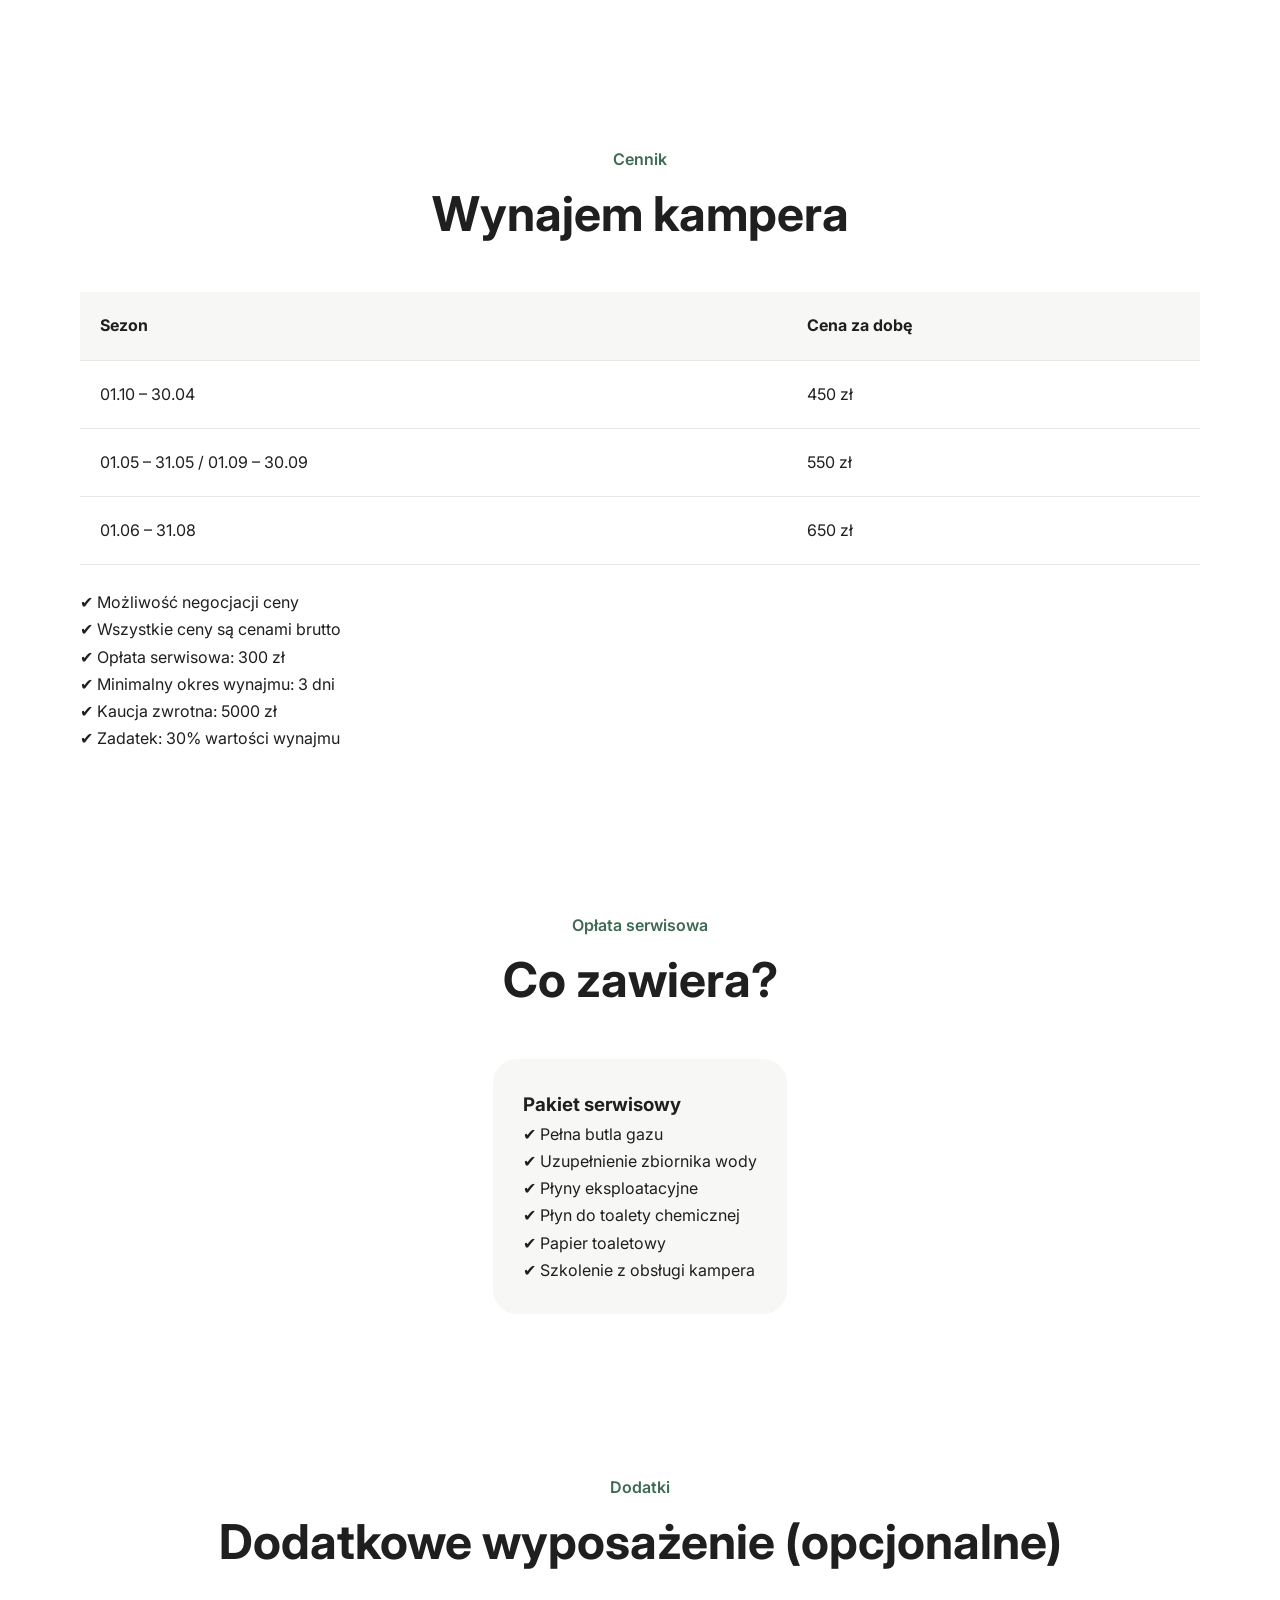
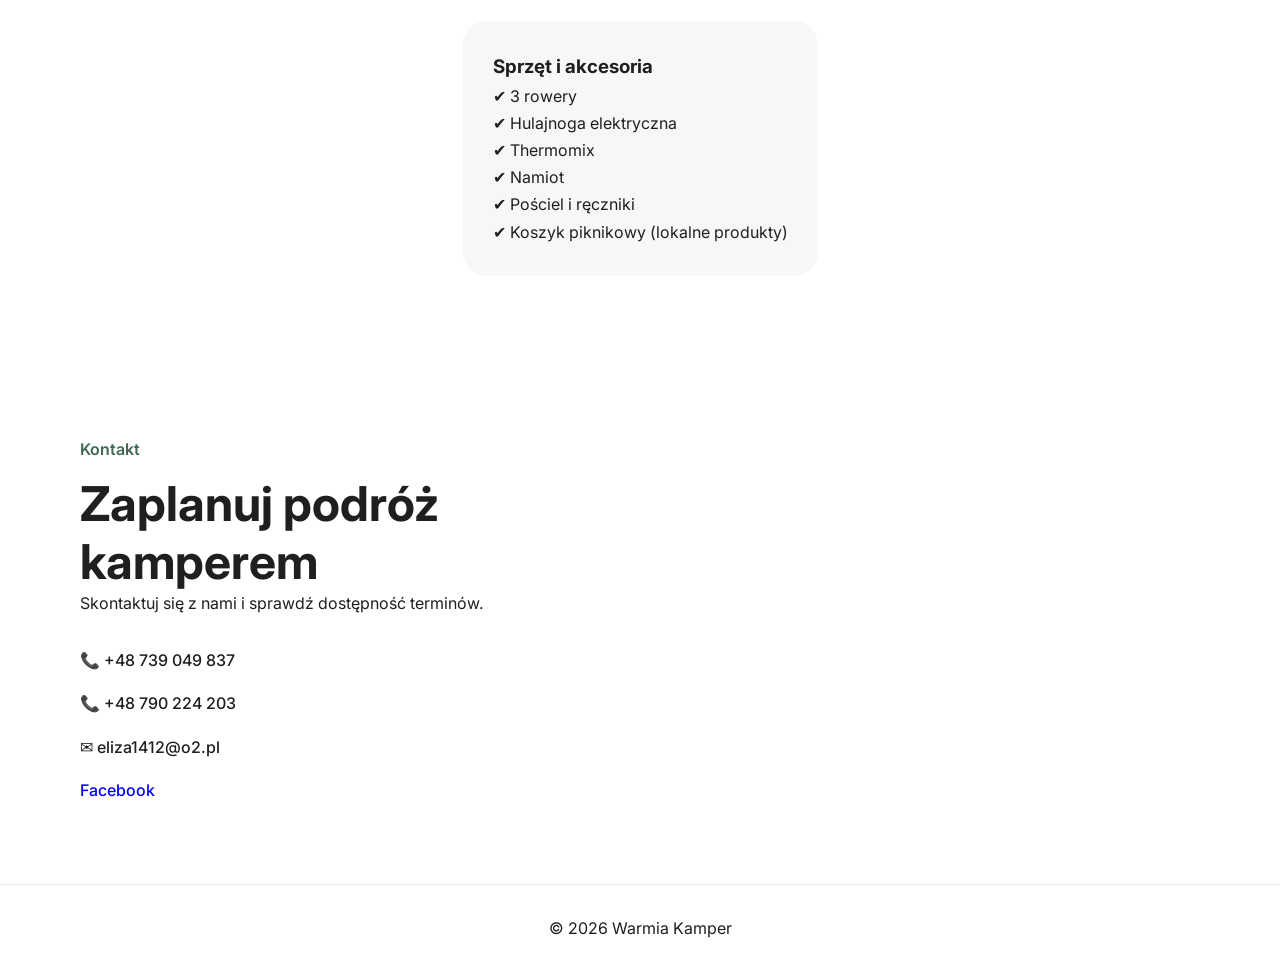
==== commit 601f534d: "Add files via upload" ====
--- a/docs/index.html
+++ b/docs/index.html
@@ -236,12 +236,11 @@
 
         <p>
           Rezerwacje odbywają się telefonicznie.
-          Już wkrótce dostępny będzie kalendarz dostępności.
-        </p>
-      </div>
-
-      <a href="tel:+48739049837" class="primary-btn">
-        Zadzwoń i zapytaj o termin
+        </p>
+      </div>
+
+      <a href="calendar.php" class="primary-btn">
+        Sprawdź dostępność
       </a>
 
     </div>
@@ -442,7 +441,8 @@
 
 </div>
 
-  <script src="script.js"></script>
+  <!--<script src="script.js"></script>-->
+  <script src="script.js" defer></script>
 
 </body>
 </html>
--- a/docs/style.css
+++ b/docs/style.css
@@ -419,6 +419,7 @@
   border: none;
   font-size: 32px;
   cursor: pointer;
+  color: #1f1f1f;
 }
 
 @media (max-width: 768px) {
@@ -429,18 +430,35 @@
 
   .menu-toggle {
     display: block;
+    position: relative;
+    z-index: 2000;
+    color: #1f1f1f;
+  }
+
+  .menu-toggle:hover {
+    transform: scale(1.1);
   }
 
   .nav-links {
     position: fixed;
     top: 80px;
     left: -100%;
+
     width: 100%;
+    height: calc(100vh - 80px);
+
     background: white;
+
+    display: flex;
     flex-direction: column;
+
     padding: 30px;
-    transition: 0.3s;
+
+    transition: left 0.3s ease;
+
     gap: 20px;
+
+    z-index: 1000;
   }
 
   .nav-links.active {
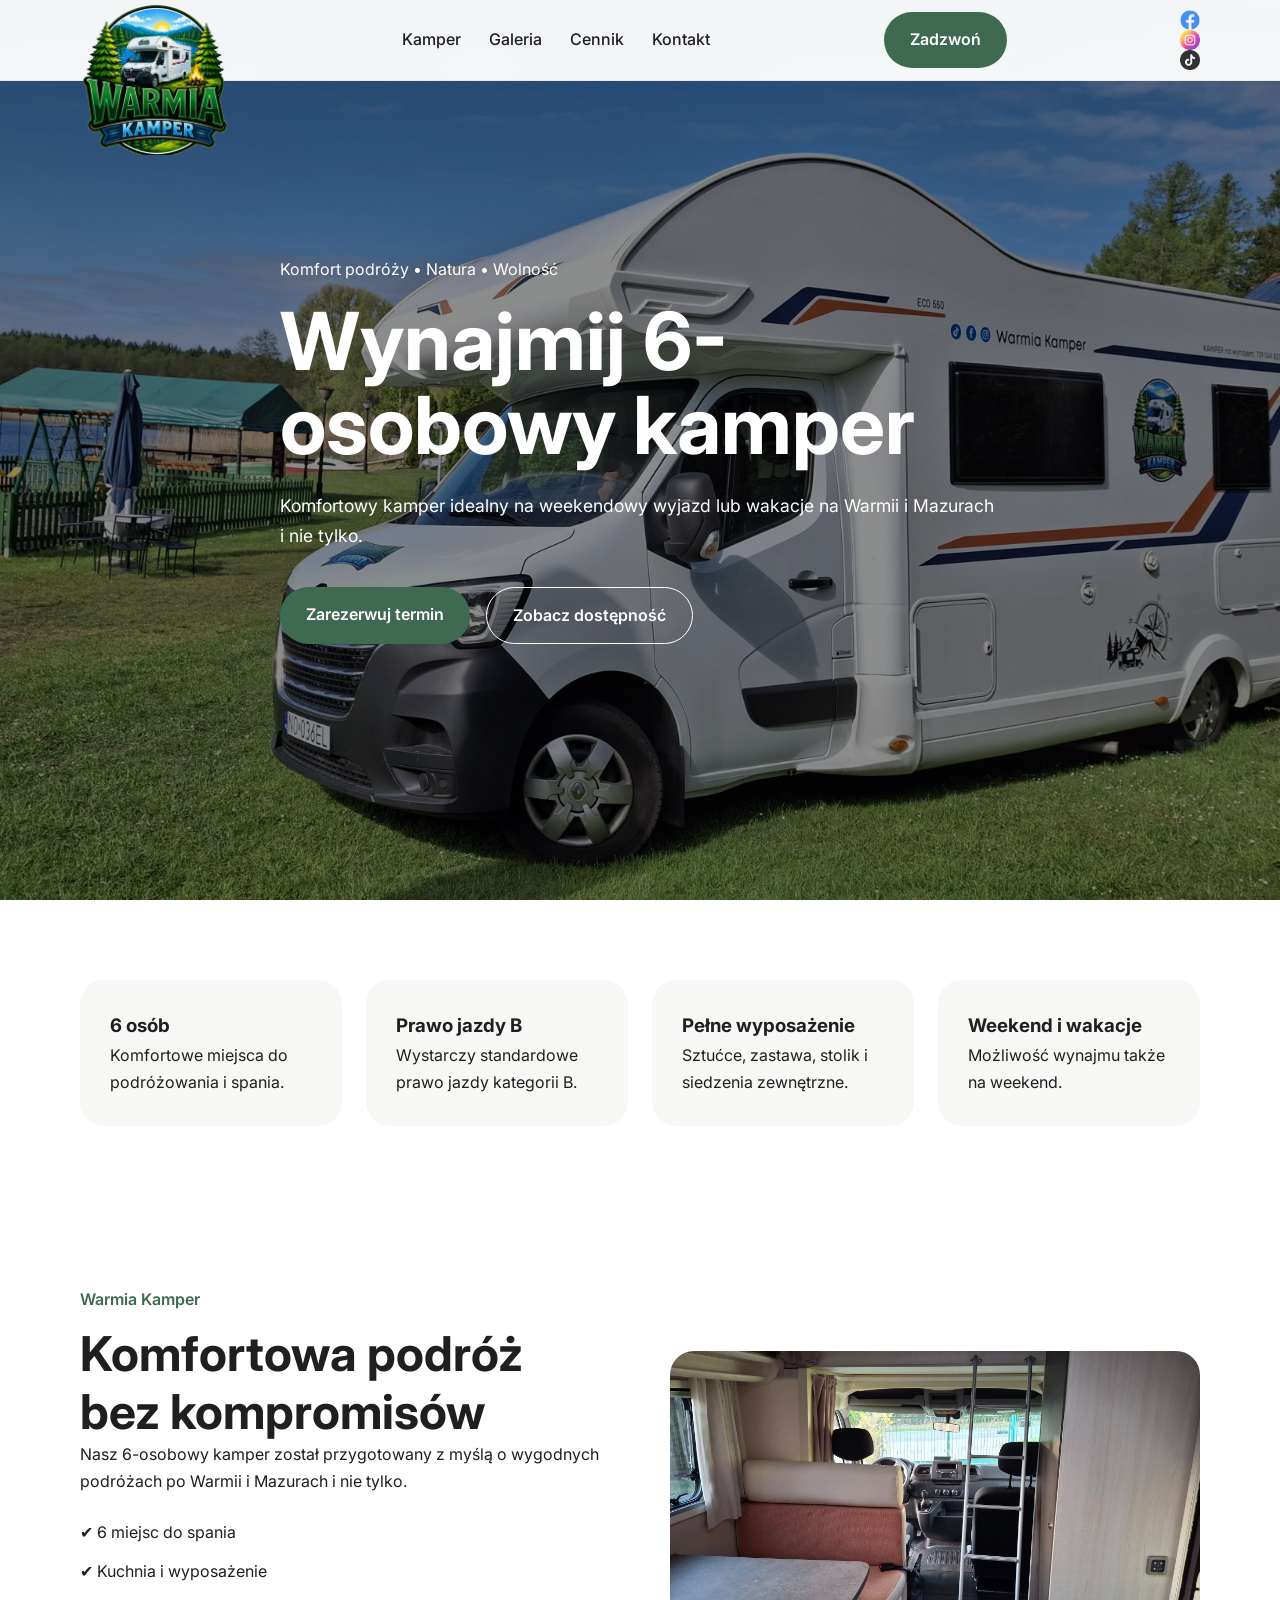
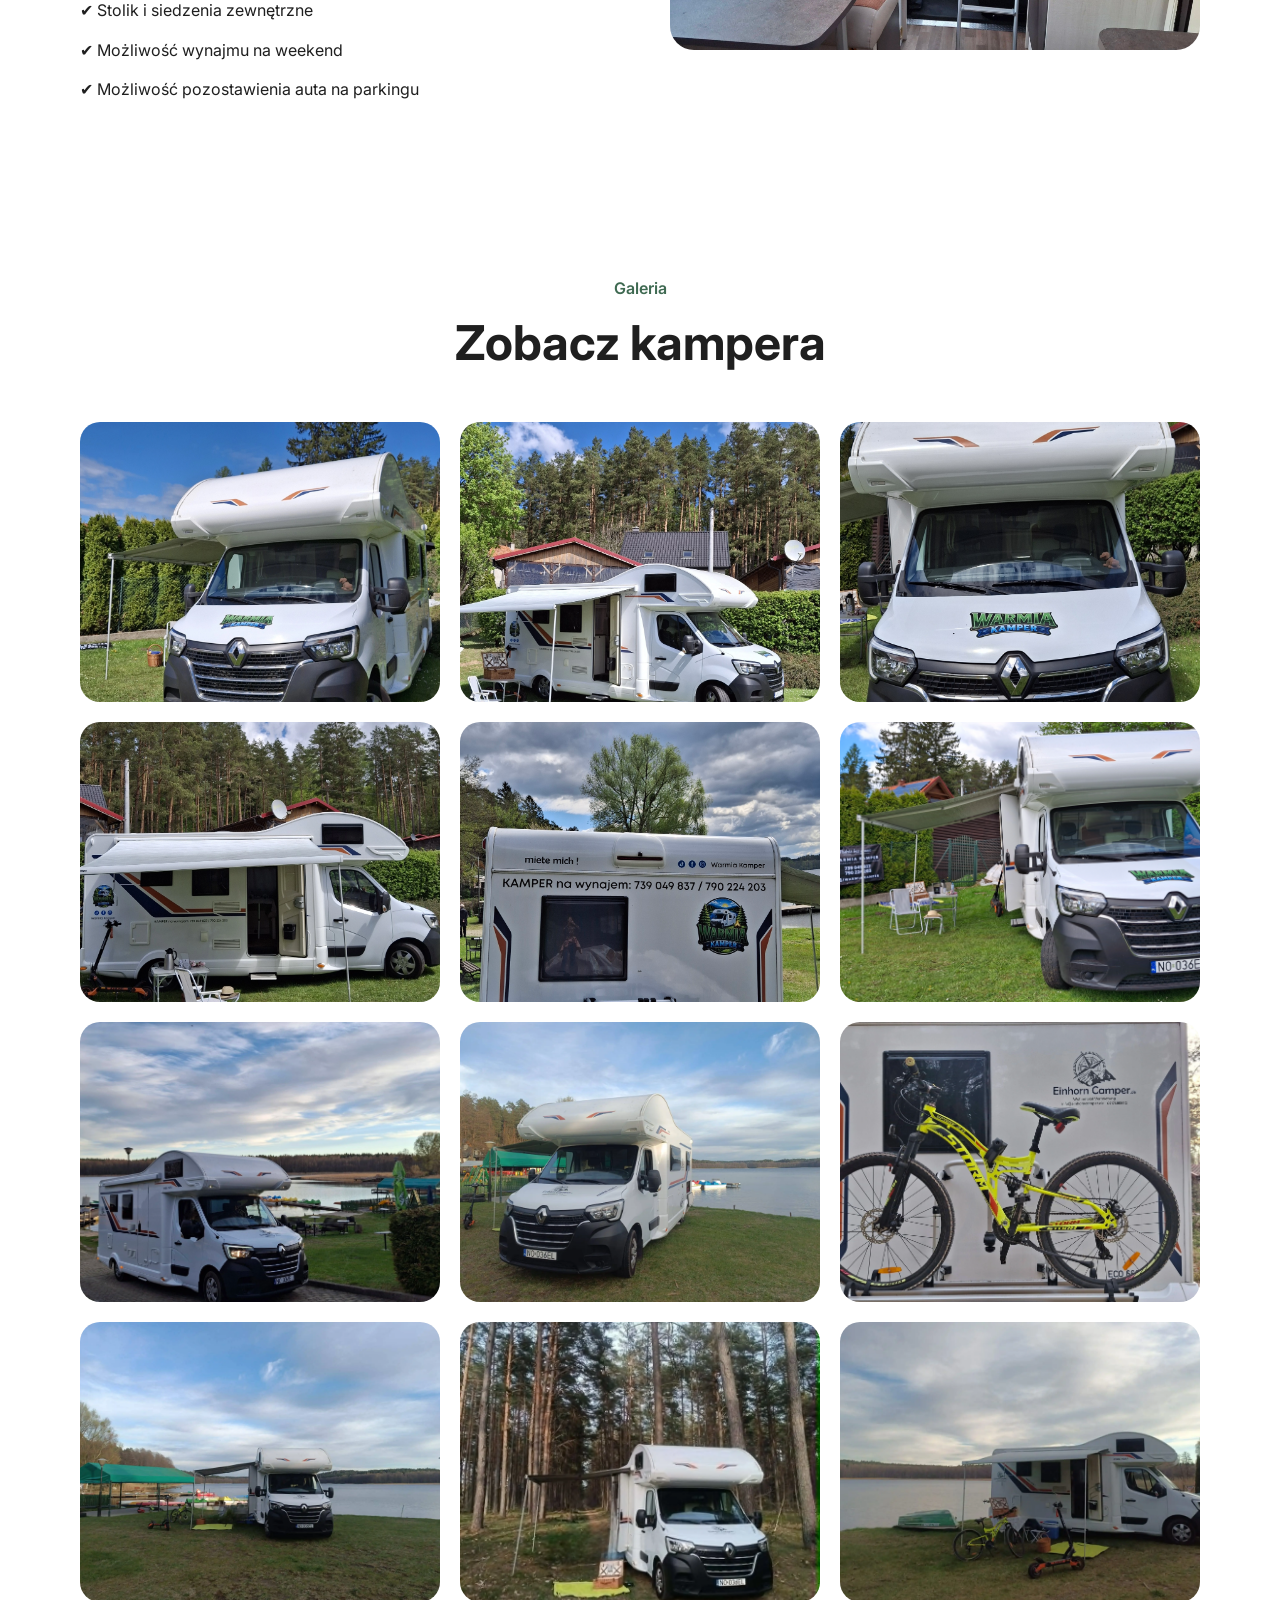
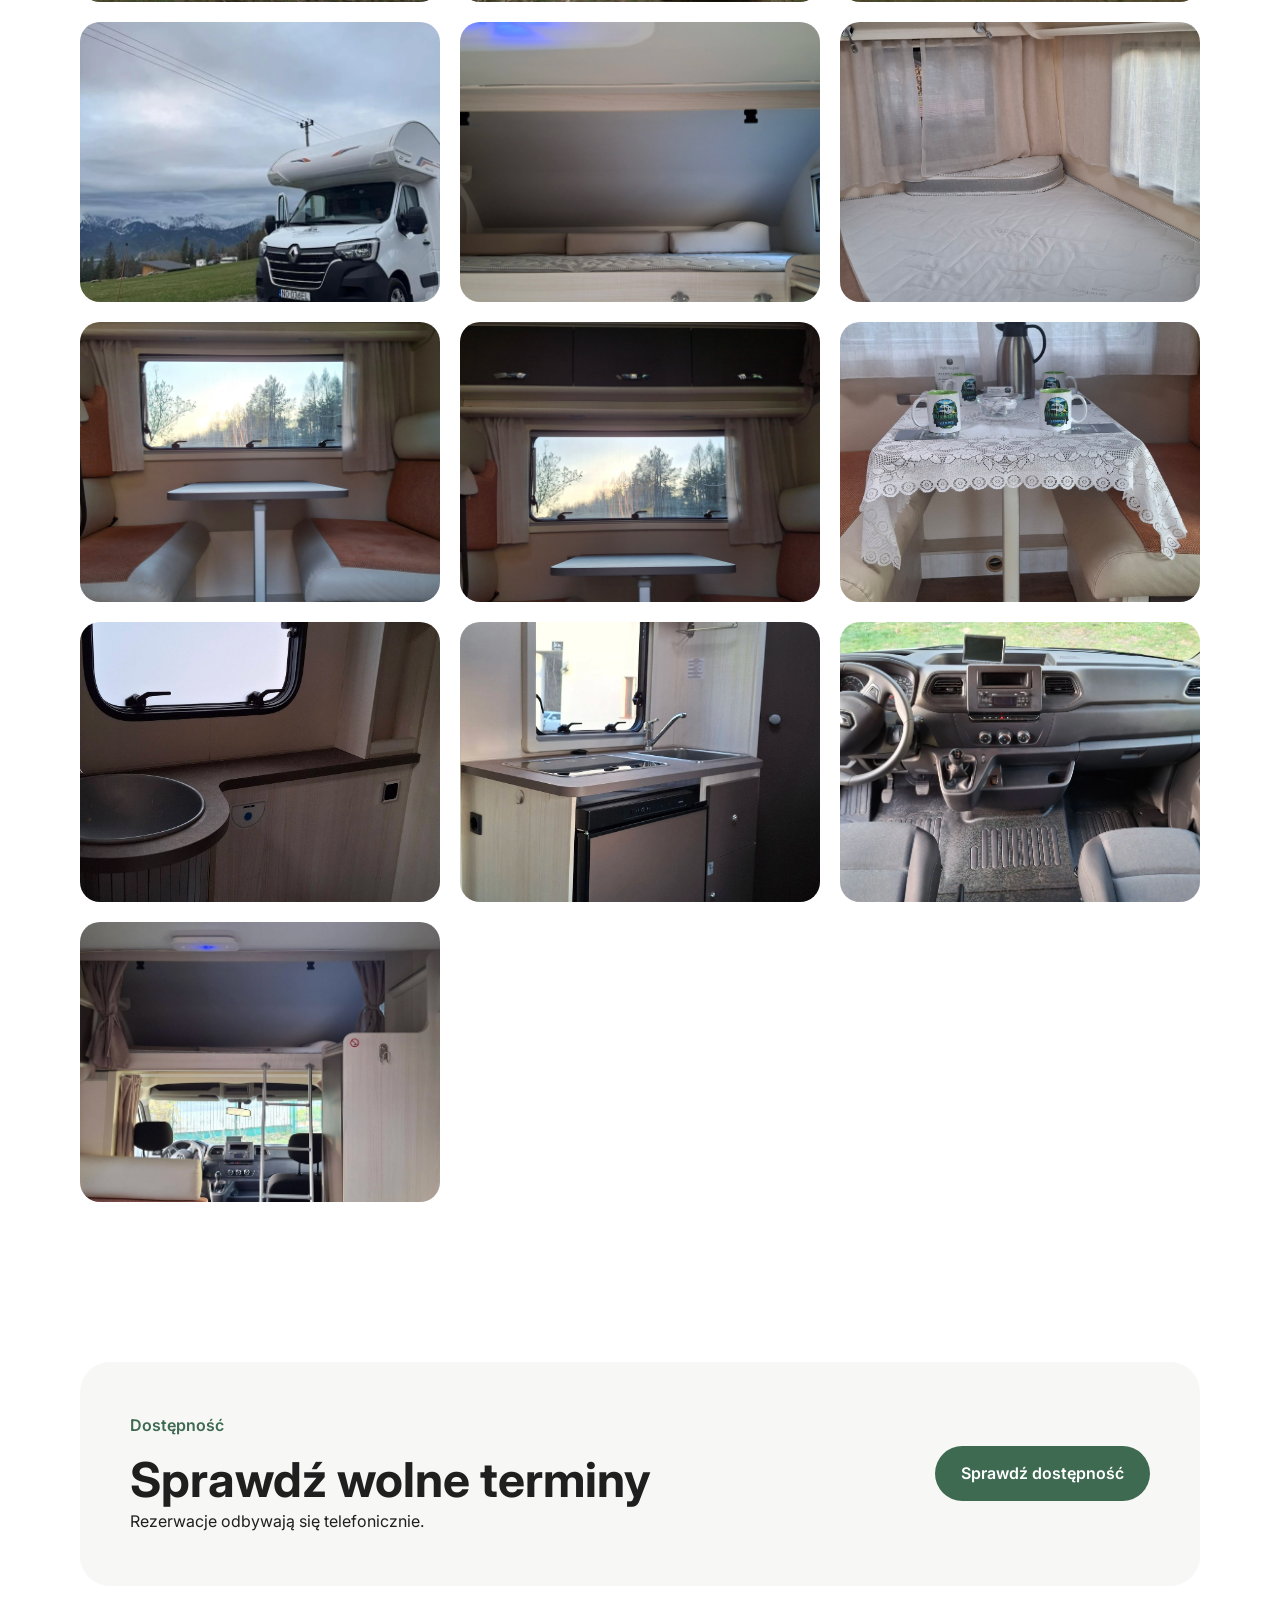
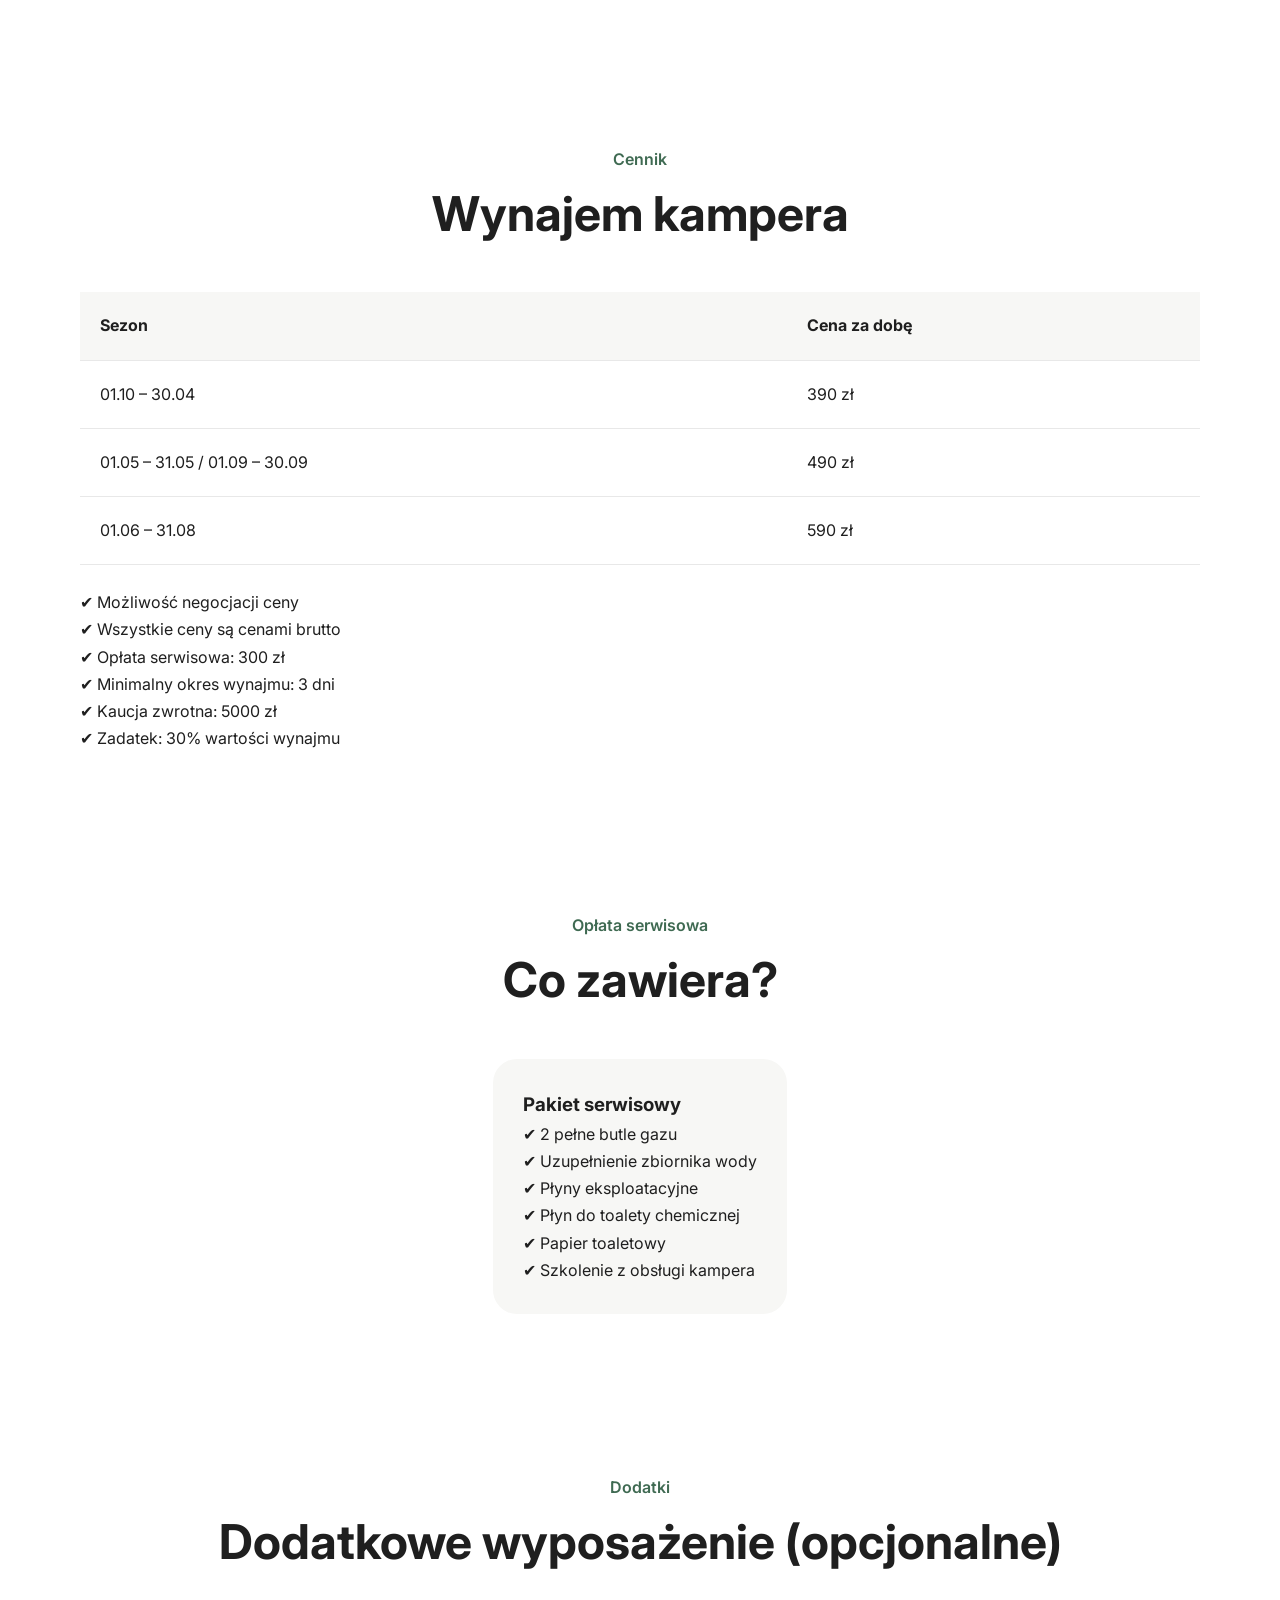
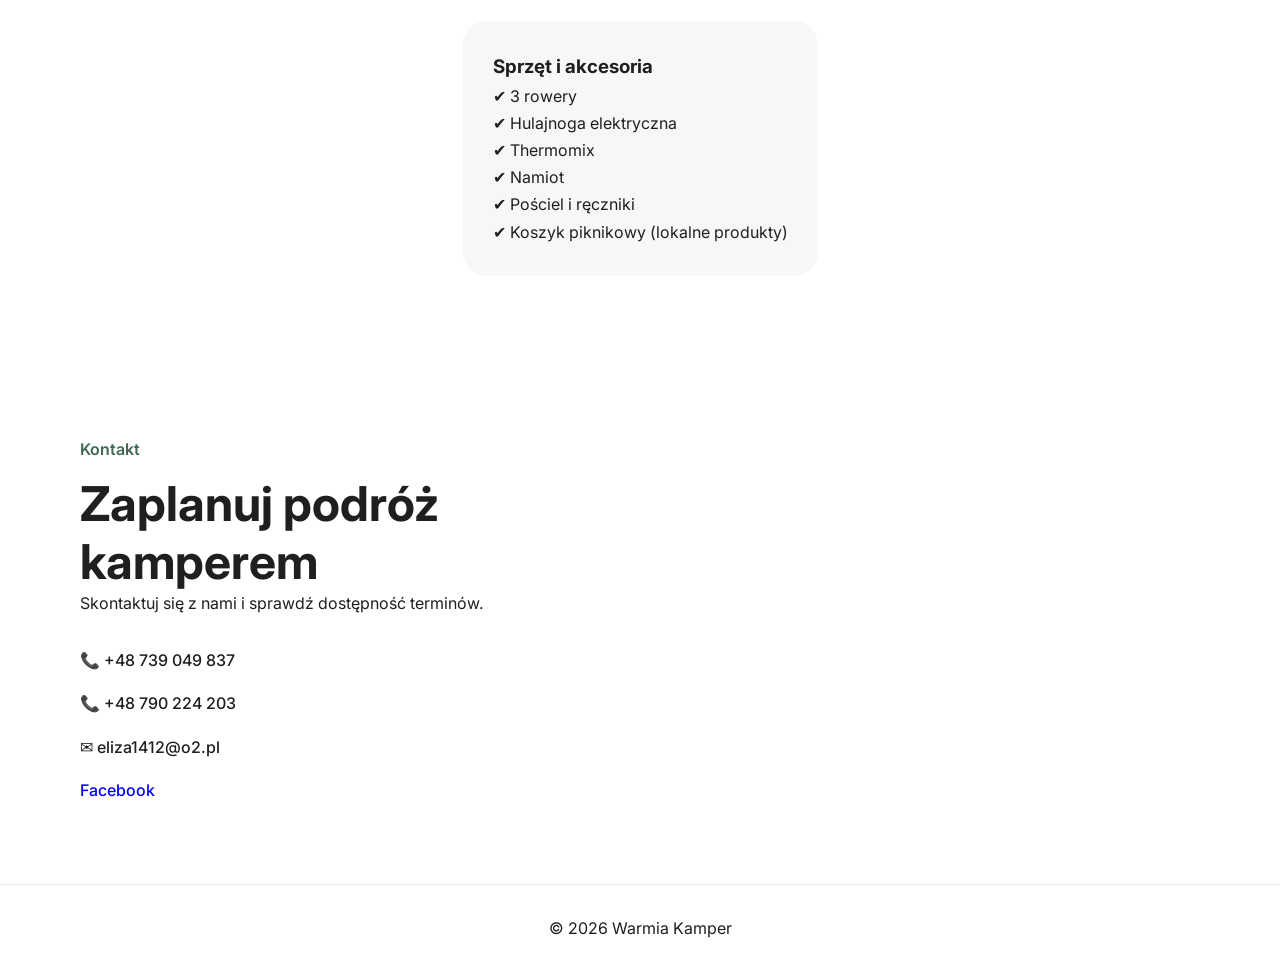
==== commit 312ada59: "Add files via upload" ====
--- a/docs/index.html
+++ b/docs/index.html
@@ -61,6 +61,12 @@
       <a href="tel:+48739049837" class="call-button">
         Zadzwoń
       </a>
+
+      <div class="social-icons">
+  <a href="https://www.facebook.com/profile.php?id=61566106470160"><img src="icons/communication.png" alt="Facebook"></a>
+  <a href="https://www.instagram.com/warmia_kamper?igsh=MTFtOWZ6ZjJxYXhkdA=="><img src="icons/instagram.png" alt="Instagram"></a>
+  <a href="#"><img src="icons/tiktok.png" alt="TikTok"></a>
+</div>
 
     </div>
   </header>
@@ -272,17 +278,17 @@
 
             <tr>
               <td>01.10 – 30.04</td>
-              <td>450 zł</td>
+              <td>390 zł</td>
             </tr>
 
             <tr>
               <td>01.05 – 31.05 / 01.09 – 30.09</td>
-              <td>550 zł</td>
+              <td>490 zł</td>
             </tr>
 
             <tr>
               <td>01.06 – 31.08</td>
-              <td>650 zł</td>
+              <td>590 zł</td>
             </tr>
 
           </tbody>
@@ -322,7 +328,7 @@
           <h3>Pakiet serwisowy</h3>
 
           <p>
-            ✔ Pełna butla gazu<br>
+            ✔ 2 pełne butle gazu<br>
             ✔ Uzupełnienie zbiornika wody<br>
             ✔ Płyny eksploatacyjne<br>
             ✔ Płyn do toalety chemicznej<br>
@@ -433,6 +439,9 @@
 
   <span class="lightbox-close">&times;</span>
 
+  <button class="lightbox-prev">&#10094;</button>
+  <button class="lightbox-next">&#10095;</button>
+
   <img
     src=""
     alt="Powiększone zdjęcie"
--- a/docs/style.css
+++ b/docs/style.css
@@ -72,6 +72,15 @@
   align-items: center;
   justify-content: space-between;
 }
+/*
+.nav {
+  height: auto;
+  min-height: 100px;
+  padding: 10px 0;
+  display: flex;
+  align-items: center;
+  justify-content: space-between;
+}*/
 
 .logo-wrapper {
   display: flex;
@@ -79,10 +88,25 @@
 }
 
 .logo {
-  height: 52px;
+
+  height: 150px;
   width: auto;
-}
-
+  transform: translateY(40px);
+}
+
+@media (max-width: 768px) {
+  .logo {
+    height: 52px;
+    transform: none;
+  }
+}
+/*
+.logo {
+  height: 120px;
+  width: auto;
+  object-fit: contain;
+}
+*/
 .nav-links {
   display: flex;
   gap: 28px;
@@ -465,4 +489,57 @@
     left: 0;
   }
 
+}
+
+.lightbox-prev,
+.lightbox-next {
+  position: absolute;
+  top: 50%;
+  transform: translateY(-50%);
+  font-size: 50px;
+  color: white;
+  background: none;
+  border: none;
+  cursor: pointer;
+  z-index: 10000;
+}
+
+.lightbox-prev {
+  left: 20px;
+}
+
+.lightbox-next {
+  right: 20px;
+}
+
+.lightbox-prev:hover,
+.lightbox-next:hover {
+  opacity: 0.7;
+}
+
+.social-icons img {
+  width: 20px;
+  height: 20px;
+  display: block;
+  opacity: 0.8;
+  transition: 0.2s;
+}
+
+.social-icons img:hover {
+  opacity: 1;
+  transform: scale(1.1);
+}
+
+@media (max-width: 768px) {
+  .social-icons {
+    display: flex;
+    position: absolute;
+    right: 60px; /* obok hamburgera */
+    top: 50%;
+    transform: translateY(-50%);
+  }
+}
+
+.hero-image{
+  transition: opacity .6s ease;
 }
